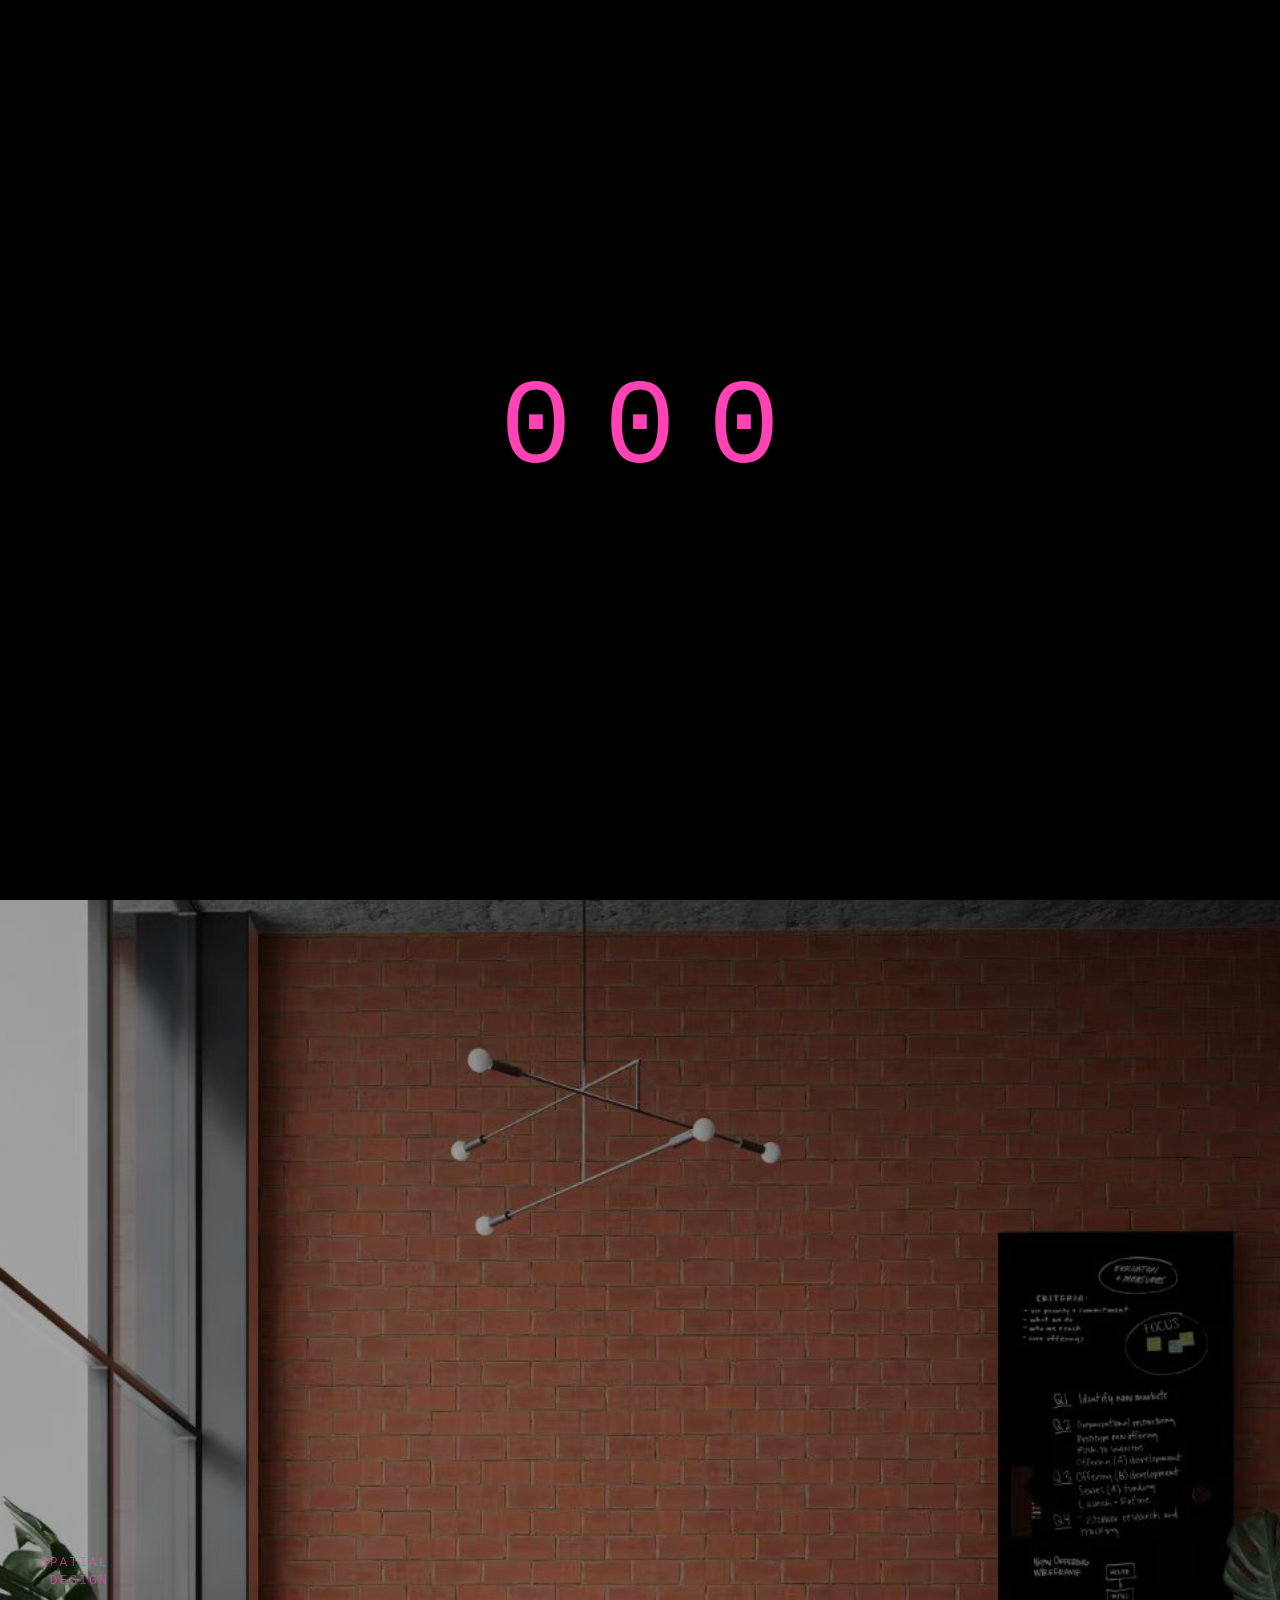
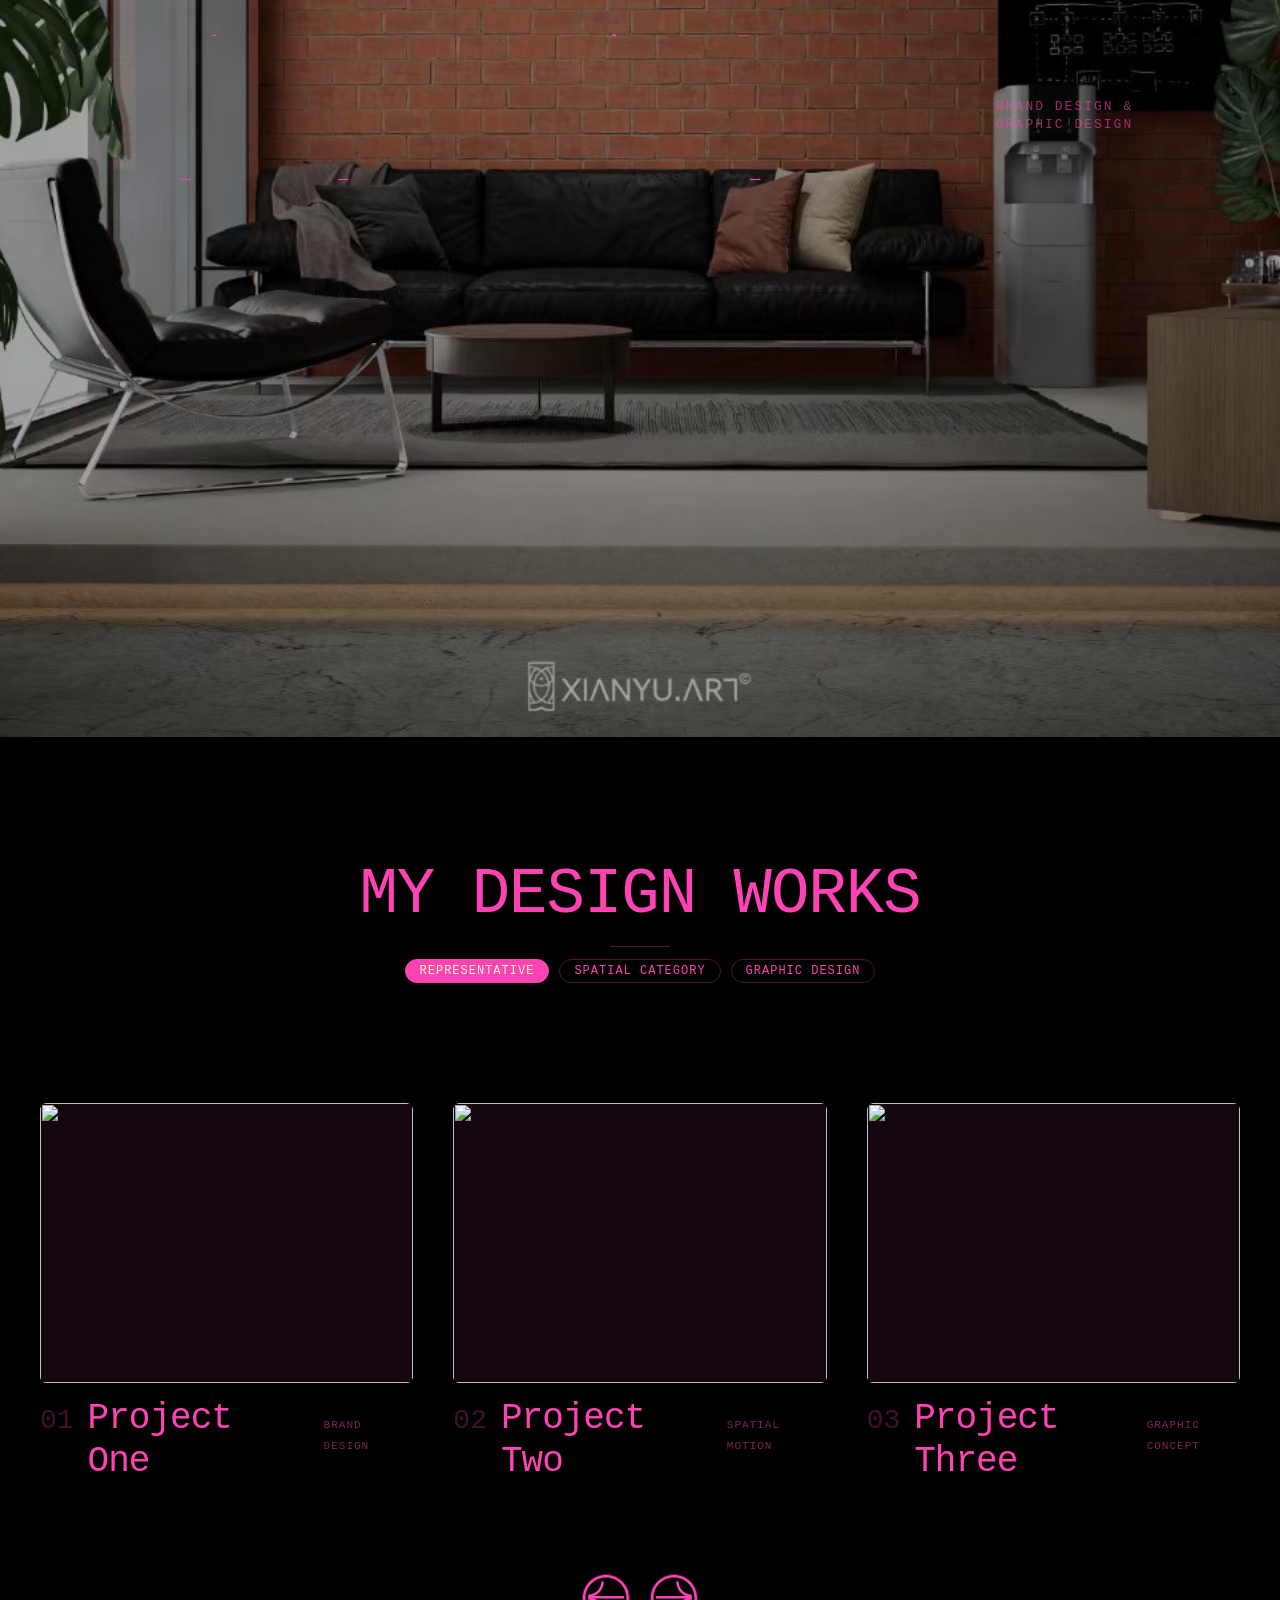
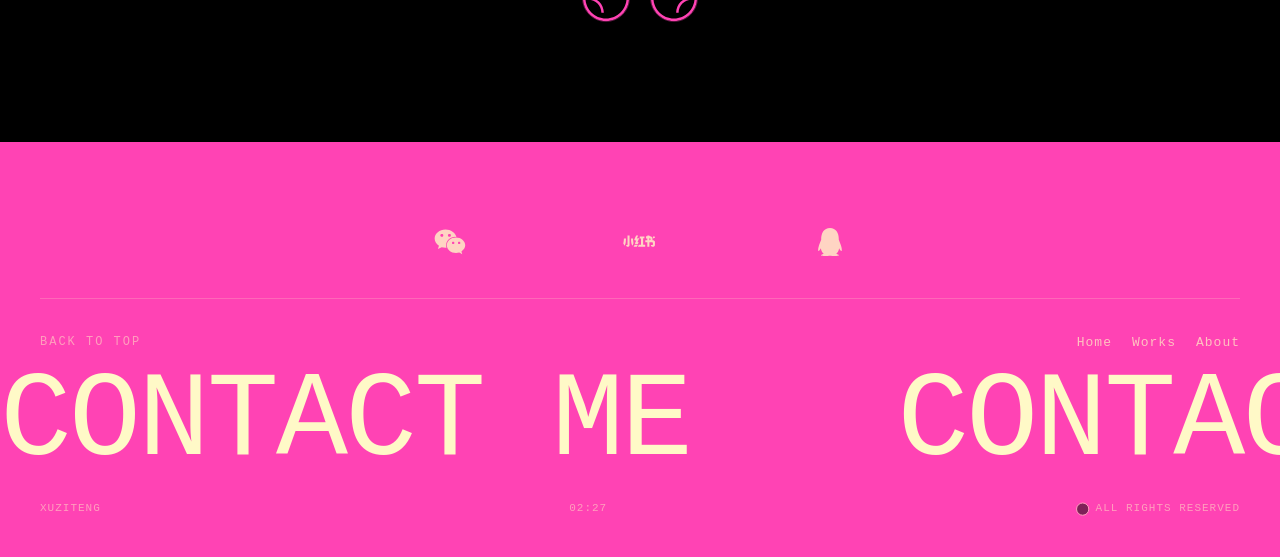
==== index.html @ 234c0e91 "fix: detail panel scrollTop reset on open + background click close + nav scroll with panel close + 5" ====
<!DOCTYPE html>
<html lang="zh-CN">
<head>
  <meta charset="UTF-8">
  <meta name="viewport" content="width=device-width, initial-scale=1.0">
  <title>XUZITENG - Designer Portfolio</title>
  <link rel="stylesheet" href="styles.css?v=6">
</head>
<body>
  <!-- GSAP CDN — placed in body so build-fanke.py includes them in code blocks -->
  <script src="https://cdnjs.cloudflare.com/ajax/libs/gsap/3.12.5/gsap.min.js"></script>
  <script src="https://cdnjs.cloudflare.com/ajax/libs/gsap/3.12.5/ScrollTrigger.min.js"></script>
  <script src="https://cdnjs.cloudflare.com/ajax/libs/gsap/3.12.5/Draggable.min.js"></script>

  <!-- Preloader -->
  <div class="preloader" id="preloader">
    <div class="preloader-overlay"></div>
    <div class="preloader-number">
      <div class="num-wrap" id="dig0"><div class="num-current">0</div><div class="num-next">1</div></div>
      <div class="num-wrap" id="dig1"><div class="num-current">0</div><div class="num-next">1</div></div>
      <div class="num-wrap" id="dig2"><div class="num-current">0</div><div class="num-next">1</div></div>
    </div>
  </div>
  <div class="page-loading-bar"><div class="bar-fill" id="bar-fill"></div></div>

  <!-- Header -->
  <header class="main-header" id="main-header">
    <div class="main-header-inner">
      <div class="location">XUZITENG</div>
      <div class="time" id="header-time"></div>
      <div class="coords">DESIGNER</div>
      <nav>
        <a class="nav-item__outer" href="#hero"><div class="nav-item">Home</div></a>
        <a class="nav-item__outer" href="#about"><div class="nav-item">About</div></a>
        <a class="nav-item__outer" href="#works"><div class="nav-item">Works</div></a>
      </nav>
    </div>
  </header>

  <!-- ═══ ① Hero ═══ -->
  <div class="homepage">
    <section class="hero" id="hero">
      <canvas class="hero-canvas" id="hero-canvas" aria-hidden="true"></canvas>
      <h1 class="hero-title">
        <span class="hero-title__prefix" data-text="I'm"></span>
        <span class="hero-title__name" data-text="XUZITENG"></span>
        <span class="hero-title__role" data-text="A Designer"></span>
        <span class="hero-title__welcome" data-text="Welcome to my personal"></span>
        <span class="hero-title__welcome" data-text="website"></span>
      </h1>
      <div class="hero-decoration" id="hero-scroll-arrow">
        <svg class="hero-icon" width="126" height="126" viewBox="0 0 56 56" fill="none" xmlns="http://www.w3.org/2000/svg">
          <path d="M53 28C53 14.1929 41.8071 3 28 3C14.1929 3 3 14.1929 3 28C3 41.8071 14.1929 53 28 53V56C12.536 56 0 43.464 0 28C0 12.536 12.536 0 28 0C43.464 0 56 12.536 56 28C56 43.464 43.464 56 28 56V53C41.8071 53 53 41.8071 53 28Z" fill="white"/>
          <path d="M49.5293 25.5879L49.5293 28.5879L6 28.5879L6 25.5879L49.5293 25.5879Z" fill="white"/>
          <path d="M33.6172 46C33.6172 37.2121 40.7414 30.0879 49.5293 30.0879V27.0879C39.0846 27.0879 30.6172 35.5553 30.6172 46H33.6172Z" fill="white"/>
          <path d="M33.6172 8C33.6172 16.7879 40.7414 23.9121 49.5293 23.9121V26.9121C39.0846 26.9121 30.6172 18.4447 30.6172 8H33.6172Z" fill="white"/>
        </svg>
      </div>
      <nav class="navbar">
        <div class="navbar-inner t-marquee">
          <div class="navbar-text hg">WELCOME TO MY WEB&nbsp;&nbsp;&nbsp;WELCOME TO MY WEB&nbsp;&nbsp;&nbsp;WELCOME TO MY WEB&nbsp;&nbsp;&nbsp;WELCOME TO MY WEB&nbsp;&nbsp;&nbsp;WELCOME TO MY WEB&nbsp;&nbsp;&nbsp;</div>
        </div>
      </nav>
    </section>
  </div>

  <!-- ═══ ② About ═══ -->
  <section class="section-home-intro" id="about">
    <div class="t-cr">
      <h2 class="heading-display">
        <div class="heading-display-inner">
          <div class="t-line">
            <div class="t-caption-wrapper"><div class="t-caption caption-1">Spatial <br>Design</div></div>
            <div class="t-line-mask"><div class="hg-1">我是徐梓腾</div></div>
          </div>
          <div class="t-line">
            <div class="t-line-mask"><div class="hg-1">以“杂食设计师”</div></div>
            <div class="t-caption-wrapper"><div class="t-caption caption-2">Brand Design &amp; Graphic Design</div></div>
          </div>
          <div class="t-line">
            <div class="t-line-mask"><div class="hg-1">的视角探索设计的无限可能</div></div>
          </div>
          <div class="t-line">
            <div class="t-line-mask"><div class="hg-1 about-en">I AM XU ZITENG, EXPLORING THE INFINITE POSSIBILITIES OF DESIGN FROM THE PERSPECTIVE OF AN &lsquo;OMNIVOROUS DESIGNER.&rsquo;</div></div>
          </div>
        </div>
      </h2>
    </div>
  </section>

  <!-- ═══ ③ Works ═══ -->
  <section class="section-featured-works" id="works">
    <div class="t-cr">
      <div class="t-box text-intro">
        <div class="hg">MY DESIGN WORKS</div>
        <div class="i-line"></div>
    
        <div class="cr-tag">
          <div class="t-tag active" data-category="set1">Representative</div>
          <div class="t-tag" data-category="set2">Spatial category</div>
          <div class="t-tag" data-category="set3">Graphic Design</div>
        </div>
      </div>
      <div class="t-box works-wrapper">
        <div class="carousel-viewport" id="works-viewport">
          <div class="carousel-track" id="works-track">
            <a class="t-card" data-detail="01" onclick="XZT.openDetail('01')"><div class="t-card-inner"><div class="t-card-media-wrapper"><picture class="t-card-featured-image-wrapper"><img class="t-card-featured-image" src="主页图片/01/1.jpg" alt=""></picture></div><div class="t-card-intro"><div class="t-card-number">01</div><h3 class="t-card-title">Project One</h3><div class="t-card-tags"><div class="t-card-term"><div class="t-card-term-name">Brand</div></div><div class="t-card-term"><div class="t-card-term-name">Design</div></div></div></div></div></a>
            <a class="t-card" data-detail="02" onclick="XZT.openDetail('02')"><div class="t-card-inner"><div class="t-card-media-wrapper"><picture class="t-card-featured-image-wrapper"><img class="t-card-featured-image" src="主页图片/02/1.jpg" alt=""></picture></div><div class="t-card-intro"><div class="t-card-number">02</div><h3 class="t-card-title">Project Two</h3><div class="t-card-tags"><div class="t-card-term"><div class="t-card-term-name">Spatial</div></div><div class="t-card-term"><div class="t-card-term-name">Motion</div></div></div></div></div></a>
            <a class="t-card" data-detail="03" onclick="XZT.openDetail('03')"><div class="t-card-inner"><div class="t-card-media-wrapper"><picture class="t-card-featured-image-wrapper"><img class="t-card-featured-image" src="主页图片/03/1.jpg" alt=""></picture></div><div class="t-card-intro"><div class="t-card-number">03</div><h3 class="t-card-title">Project Three</h3><div class="t-card-tags"><div class="t-card-term"><div class="t-card-term-name">Graphic</div></div><div class="t-card-term"><div class="t-card-term-name">Concept</div></div></div></div></div></a>
            <a class="t-card" data-detail="04" onclick="XZT.openDetail('04')"><div class="t-card-inner"><div class="t-card-media-wrapper"><picture class="t-card-featured-image-wrapper"><img class="t-card-featured-image" src="主页图片/04/1.png" alt=""></picture></div><div class="t-card-intro"><div class="t-card-number">04</div><h3 class="t-card-title">Project Four</h3><div class="t-card-tags"><div class="t-card-term"><div class="t-card-term-name">Brand</div></div><div class="t-card-term"><div class="t-card-term-name">Motion</div></div></div></div></div></a>
            <a class="t-card" data-detail="01" onclick="XZT.openDetail('01')"><div class="t-card-inner"><div class="t-card-media-wrapper"><picture class="t-card-featured-image-wrapper"><img class="t-card-featured-image" src="主页图片/01/1.jpg" alt=""></picture></div><div class="t-card-intro"><div class="t-card-number">01</div><h3 class="t-card-title">Project One</h3><div class="t-card-tags"><div class="t-card-term"><div class="t-card-term-name">Brand</div></div><div class="t-card-term"><div class="t-card-term-name">Design</div></div></div></div></div></a>
            <a class="t-card" data-detail="02" onclick="XZT.openDetail('02')"><div class="t-card-inner"><div class="t-card-media-wrapper"><picture class="t-card-featured-image-wrapper"><img class="t-card-featured-image" src="主页图片/02/1.jpg" alt=""></picture></div><div class="t-card-intro"><div class="t-card-number">02</div><h3 class="t-card-title">Project Two</h3><div class="t-card-tags"><div class="t-card-term"><div class="t-card-term-name">Spatial</div></div><div class="t-card-term"><div class="t-card-term-name">Motion</div></div></div></div></div></a>
            <a class="t-card" data-detail="03" onclick="XZT.openDetail('03')"><div class="t-card-inner"><div class="t-card-media-wrapper"><picture class="t-card-featured-image-wrapper"><img class="t-card-featured-image" src="主页图片/03/1.jpg" alt=""></picture></div><div class="t-card-intro"><div class="t-card-number">03</div><h3 class="t-card-title">Project Three</h3><div class="t-card-tags"><div class="t-card-term"><div class="t-card-term-name">Graphic</div></div><div class="t-card-term"><div class="t-card-term-name">Concept</div></div></div></div></div></a>
            <a class="t-card" data-detail="04" onclick="XZT.openDetail('04')"><div class="t-card-inner"><div class="t-card-media-wrapper"><picture class="t-card-featured-image-wrapper"><img class="t-card-featured-image" src="主页图片/04/1.png" alt=""></picture></div><div class="t-card-intro"><div class="t-card-number">04</div><h3 class="t-card-title">Project Four</h3><div class="t-card-tags"><div class="t-card-term"><div class="t-card-term-name">Brand</div></div><div class="t-card-term"><div class="t-card-term-name">Motion</div></div></div></div></div></a>
            <a class="t-card" data-detail="09" onclick="XZT.openDetail('09')"><div class="t-card-inner"><div class="t-card-media-wrapper"><picture class="t-card-featured-image-wrapper"><img class="t-card-featured-image" src="https://placehold.co/600x400/000000/FF43B4?text=09" alt=""></picture></div><div class="t-card-intro"><div class="t-card-number">09</div><h3 class="t-card-title">Project Nine</h3><div class="t-card-tags"><div class="t-card-term"><div class="t-card-term-name">Photo</div></div><div class="t-card-term"><div class="t-card-term-name">Art</div></div></div></div></div></a>
            <a class="t-card" data-detail="10" onclick="XZT.openDetail('10')"><div class="t-card-inner"><div class="t-card-media-wrapper"><picture class="t-card-featured-image-wrapper"><img class="t-card-featured-image" src="https://placehold.co/600x400/FF43B4/000000?text=10" alt=""></picture></div><div class="t-card-intro"><div class="t-card-number">10</div><h3 class="t-card-title">Project Ten</h3><div class="t-card-tags"><div class="t-card-term"><div class="t-card-term-name">Type</div></div><div class="t-card-term"><div class="t-card-term-name">Layout</div></div></div></div></div></a>
            <a class="t-card" data-detail="09" onclick="XZT.openDetail('09')"><div class="t-card-inner"><div class="t-card-media-wrapper"><picture class="t-card-featured-image-wrapper"><img class="t-card-featured-image" src="https://placehold.co/600x400/000000/FF43B4?text=09" alt=""></picture></div><div class="t-card-intro"><div class="t-card-number">09</div><h3 class="t-card-title">Project Nine</h3><div class="t-card-tags"><div class="t-card-term"><div class="t-card-term-name">Photo</div></div><div class="t-card-term"><div class="t-card-term-name">Art</div></div></div></div></div></a>
            <a class="t-card" data-detail="10" onclick="XZT.openDetail('10')"><div class="t-card-inner"><div class="t-card-media-wrapper"><picture class="t-card-featured-image-wrapper"><img class="t-card-featured-image" src="https://placehold.co/600x400/FF43B4/000000?text=10" alt=""></picture></div><div class="t-card-intro"><div class="t-card-number">10</div><h3 class="t-card-title">Project Ten</h3><div class="t-card-tags"><div class="t-card-term"><div class="t-card-term-name">Type</div></div><div class="t-card-term"><div class="t-card-term-name">Layout</div></div></div></div></div></a>
          </div>
        </div>
        <div class="carousel-controls">
          <button class="carousel-btn" id="works-prev">
            <svg width="48" height="48" viewBox="0 0 56 56" fill="none"><path d="M53 28C53 14.1929 41.8071 3 28 3C14.1929 3 3 14.1929 3 28C3 41.8071 14.1929 53 28 53V56C12.536 56 0 43.464 0 28C0 12.536 12.536 0 28 0C43.464 0 56 12.536 56 28C56 43.464 43.464 56 28 56V53C41.8071 53 53 41.8071 53 28Z" fill="currentColor"/><path d="M49.5293 25.5879L49.5293 28.5879L6 28.5879L6 25.5879L49.5293 25.5879Z" fill="currentColor"/><path d="M33.6172 46C33.6172 37.2121 40.7414 30.0879 49.5293 30.0879V27.0879C39.0846 27.0879 30.6172 35.5553 30.6172 46H33.6172Z" fill="currentColor"/><path d="M33.6172 8C33.6172 16.7879 40.7414 23.9121 49.5293 23.9121V26.9121C39.0846 26.9121 30.6172 18.4447 30.6172 8H33.6172Z" fill="currentColor"/></svg>
          </button>
          <button class="carousel-btn" id="works-next">
            <svg width="48" height="48" viewBox="0 0 56 56" fill="none"><path d="M53 28C53 14.1929 41.8071 3 28 3C14.1929 3 3 14.1929 3 28C3 41.8071 14.1929 53 28 53V56C12.536 56 0 43.464 0 28C0 12.536 12.536 0 28 0C43.464 0 56 12.536 56 28C56 43.464 43.464 56 28 56V53C41.8071 53 53 41.8071 53 28Z" fill="currentColor"/><path d="M49.5293 25.5879L49.5293 28.5879L6 28.5879L6 25.5879L49.5293 25.5879Z" fill="currentColor"/><path d="M33.6172 46C33.6172 37.2121 40.7414 30.0879 49.5293 30.0879V27.0879C39.0846 27.0879 30.6172 35.5553 30.6172 46H33.6172Z" fill="currentColor"/><path d="M33.6172 8C33.6172 16.7879 40.7414 23.9121 49.5293 23.9121V26.9121C39.0846 26.9121 30.6172 18.4447 30.6172 8H33.6172Z" fill="currentColor"/></svg>
          </button>
        </div>
      </div>
    </div>
  </section>

  <!-- ═══ 项目详情面板 ═══ -->
  <div class="project-detail-panel" id="project-detail-panel">

    <!-- ══ 项目 01 ══ -->
    <article class="project-detail" id="detail-01" data-project="01">
      <button class="detail-back" aria-label="Back to works">
        <svg width="64" height="64" viewBox="0 0 56 56" fill="none">
          <path d="M53 28C53 14.1929 41.8071 3 28 3C14.1929 3 3 14.1929 3 28C3 41.8071 14.1929 53 28 53V56C12.536 56 0 43.464 0 28C0 12.536 12.536 0 28 0C43.464 0 56 12.536 56 28C56 43.464 43.464 56 28 56V53C41.8071 53 53 41.8071 53 28Z" fill="currentColor"/>
          <path d="M49.5293 25.5879L49.5293 28.5879L6 28.5879L6 25.5879L49.5293 25.5879Z" fill="currentColor"/>
          <path d="M33.6172 46C33.6172 37.2121 40.7414 30.0879 49.5293 30.0879V27.0879C39.0846 27.0879 30.6172 35.5553 30.6172 46H33.6172Z" fill="currentColor"/>
          <path d="M33.6172 8C33.6172 16.7879 40.7414 23.9121 49.5293 23.9121V26.9121C39.0846 26.9121 30.6172 18.4447 30.6172 8H33.6172Z" fill="currentColor"/>
        </svg>
      </button>
      <h1 class="detail-title">浮——岛</h1>
      <div class="detail-text-row">
        <div class="detail-meta">
          <dl>
            <dt>Project</dt><dd>海上钻井平台酒店改造设计</dd>
            <dt>Year</dt><dd>2023</dd>
            <dt>Award</dt><dd>米兰设计周全国三等奖</dd>
            <dt>Category</dt><dd>Spatial Design</dd>
          </dl>
        </div>
        <div class="detail-en">
          <p>The project is located on a retired offshore drilling platform within the Bohai Chengbei Oilfield. The design aims to transform the original oil platform framework into a marine complex integrating residence, ecological restoration, education, and energy self-sufficiency. This initiative not only compensates for marine ecosystems but also represents a new attempt at harmonious coexistence between humans and nature. A key innovation in the residential experience is that living units can be freely raised or lowered into the seawater, allowing visitors to move freely on the sea surface. The FLOATING ISLANDS design is inspired by floating islands: the top features a forest and activity center, the middle layer houses the living units, the “roots” form the dining area, and the first floor uses mirrored glass to reflect the surroundings, creating a sense of architectural levitation.</p>
        </div>
        <div class="detail-cn">
          <p>该项目地点位于渤海埕北油田内一退役海上钻井平台。本设计旨在通过利用原有的石油平台框架结构，将其转变为一个集居住、生态恢复、教育和能源自给于一体的海上综合体。这不仅是对海洋生态的一种补偿，也是人类与自然和谐共存的一个新尝试。居住体验创新点在于居住单元可以自由升降放到海水中，旅客可以在海面上自由活动。FLOATING ISLANDS造型来源于浮空岛屿，顶部是森林和活动中心，岛的夹层是居住单元，根系是餐厅部分，第一层通过镜面玻璃包裹反射环境来营造建筑的漂浮感。</p>
        </div>
      </div>
      <div class="detail-gallery">
        <div class="gallery-stage">
          <div class="gallery-track">
            <div class="gallery-img" style="background-color:#FF43B4"></div>
          </div>
        </div>
      </div>
    </article>

    <!-- ══ 项目 02 ══ -->
    <article class="project-detail" id="detail-02" data-project="02">
      <button class="detail-back" aria-label="Back to works">
        <svg width="64" height="64" viewBox="0 0 56 56" fill="none">
          <path d="M53 28C53 14.1929 41.8071 3 28 3C14.1929 3 3 14.1929 3 28C3 41.8071 14.1929 53 28 53V56C12.536 56 0 43.464 0 28C0 12.536 12.536 0 28 0C43.464 0 56 12.536 56 28C56 43.464 43.464 56 28 56V53C41.8071 53 53 41.8071 53 28Z" fill="currentColor"/>
          <path d="M49.5293 25.5879L49.5293 28.5879L6 28.5879L6 25.5879L49.5293 25.5879Z" fill="currentColor"/>
          <path d="M33.6172 46C33.6172 37.2121 40.7414 30.0879 49.5293 30.0879V27.0879C39.0846 27.0879 30.6172 35.5553 30.6172 46H33.6172Z" fill="currentColor"/>
          <path d="M33.6172 8C33.6172 16.7879 40.7414 23.9121 49.5293 23.9121V26.9121C39.0846 26.9121 30.6172 18.4447 30.6172 8H33.6172Z" fill="currentColor"/>
        </svg>
      </button>
      <h1 class="detail-title">Project Two</h1>
      <div class="detail-text-row">
        <div class="detail-meta">
          <dl>
            <dt>Project</dt><dd>Project Two</dd>
            <dt>Year</dt><dd>2025</dd>
            <dt>Award</dt><dd>—</dd>
            <dt>Category</dt><dd>Spatial Design</dd>
          </dl>
        </div>
        <div class="detail-en">
          <p>English description for Project Two. Discuss the spatial design approach, the challenges faced, and the final solution.</p>
        </div>
        <div class="detail-cn">
          <p>项目二的中文介绍。讨论空间设计方法、面临的挑战和最终解决方案。</p>
        </div>
      </div>
      <div class="detail-gallery">
        <div class="gallery-stage">
          <div class="gallery-track">
            <div class="gallery-img"></div>
          </div>
        </div>
      </div>
    </article>

    <!-- ══ 项目 03 ══ -->
    <article class="project-detail" id="detail-03" data-project="03">
      <button class="detail-back" aria-label="Back to works">
        <svg width="64" height="64" viewBox="0 0 56 56" fill="none">
          <path d="M53 28C53 14.1929 41.8071 3 28 3C14.1929 3 3 14.1929 3 28C3 41.8071 14.1929 53 28 53V56C12.536 56 0 43.464 0 28C0 12.536 12.536 0 28 0C43.464 0 56 12.536 56 28C56 43.464 43.464 56 28 56V53C41.8071 53 53 41.8071 53 28Z" fill="currentColor"/>
          <path d="M49.5293 25.5879L49.5293 28.5879L6 28.5879L6 25.5879L49.5293 25.5879Z" fill="currentColor"/>
          <path d="M33.6172 46C33.6172 37.2121 40.7414 30.0879 49.5293 30.0879V27.0879C39.0846 27.0879 30.6172 35.5553 30.6172 46H33.6172Z" fill="currentColor"/>
          <path d="M33.6172 8C33.6172 16.7879 40.7414 23.9121 49.5293 23.9121V26.9121C39.0846 26.9121 30.6172 18.4447 30.6172 8H33.6172Z" fill="currentColor"/>
        </svg>
      </button>
      <h1 class="detail-title">Project Three</h1>
      <div class="detail-text-row">
        <div class="detail-meta">
          <dl>
            <dt>Project</dt><dd>Project Three</dd>
            <dt>Year</dt><dd>2025</dd>
            <dt>Award</dt><dd>—</dd>
            <dt>Category</dt><dd>Graphic Design</dd>
          </dl>
        </div>
        <div class="detail-en">
          <p>English description for Project Three. Detail the graphic design process, inspiration, and visual language developed for this project.</p>
        </div>
        <div class="detail-cn">
          <p>项目三的中文介绍。详细说明平面设计过程、灵感和为此项目开发的视觉语言。</p>
        </div>
      </div>
      <div class="detail-gallery">
        <div class="gallery-stage">
          <div class="gallery-track">
            <div class="gallery-img"></div>
          </div>
        </div>
      </div>
    </article>

    <!-- ══ 项目 04 ══ -->
    <article class="project-detail" id="detail-04" data-project="04">
      <button class="detail-back" aria-label="Back to works">
        <svg width="64" height="64" viewBox="0 0 56 56" fill="none">
          <path d="M53 28C53 14.1929 41.8071 3 28 3C14.1929 3 3 14.1929 3 28C3 41.8071 14.1929 53 28 53V56C12.536 56 0 43.464 0 28C0 12.536 12.536 0 28 0C43.464 0 56 12.536 56 28C56 43.464 43.464 56 28 56V53C41.8071 53 53 41.8071 53 28Z" fill="currentColor"/>
          <path d="M49.5293 25.5879L49.5293 28.5879L6 28.5879L6 25.5879L49.5293 25.5879Z" fill="currentColor"/>
          <path d="M33.6172 46C33.6172 37.2121 40.7414 30.0879 49.5293 30.0879V27.0879C39.0846 27.0879 30.6172 35.5553 30.6172 46H33.6172Z" fill="currentColor"/>
          <path d="M33.6172 8C33.6172 16.7879 40.7414 23.9121 49.5293 23.9121V26.9121C39.0846 26.9121 30.6172 18.4447 30.6172 8H33.6172Z" fill="currentColor"/>
        </svg>
      </button>
      <h1 class="detail-title">Project Four</h1>
      <div class="detail-text-row">
        <div class="detail-meta">
          <dl>
            <dt>Project</dt><dd>Project Four</dd>
            <dt>Year</dt><dd>2025</dd>
            <dt>Award</dt><dd>—</dd>
            <dt>Category</dt><dd>Brand Design</dd>
          </dl>
        </div>
        <div class="detail-en">
          <p>English description for Project Four. Outline the branding strategy, identity system, and deliverables created.</p>
        </div>
        <div class="detail-cn">
          <p>项目四的中文介绍。概述品牌策略、识别系统和创建的可交付成果。</p>
        </div>
      </div>
      <div class="detail-gallery">
        <div class="gallery-stage">
          <div class="gallery-track">
            <div class="gallery-img"></div>
          </div>
        </div>
      </div>
    </article>

    <!-- ══ 项目 05 ══ -->
    <article class="project-detail" id="detail-05" data-project="05">
      <button class="detail-back" aria-label="Back to works">
        <svg width="64" height="64" viewBox="0 0 56 56" fill="none">
          <path d="M53 28C53 14.1929 41.8071 3 28 3C14.1929 3 3 14.1929 3 28C3 41.8071 14.1929 53 28 53V56C12.536 56 0 43.464 0 28C0 12.536 12.536 0 28 0C43.464 0 56 12.536 56 28C56 43.464 43.464 56 28 56V53C41.8071 53 53 41.8071 53 28Z" fill="currentColor"/>
          <path d="M49.5293 25.5879L49.5293 28.5879L6 28.5879L6 25.5879L49.5293 25.5879Z" fill="currentColor"/>
          <path d="M33.6172 46C33.6172 37.2121 40.7414 30.0879 49.5293 30.0879V27.0879C39.0846 27.0879 30.6172 35.5553 30.6172 46H33.6172Z" fill="currentColor"/>
          <path d="M33.6172 8C33.6172 16.7879 40.7414 23.9121 49.5293 23.9121V26.9121C39.0846 26.9121 30.6172 18.4447 30.6172 8H33.6172Z" fill="currentColor"/>
        </svg>
      </button>
      <h1 class="detail-title">Project Five</h1>
      <div class="detail-text-row">
        <div class="detail-meta">
          <dl>
            <dt>Project</dt><dd>Project Five</dd>
            <dt>Year</dt><dd>2025</dd>
            <dt>Award</dt><dd>—</dd>
            <dt>Category</dt><dd>UI Design</dd>
          </dl>
        </div>
        <div class="detail-en">
          <p>English description for Project Five. Describe the interface design process, user research insights, and final product.</p>
        </div>
        <div class="detail-cn">
          <p>项目五的中文介绍。描述界面设计过程、用户研究洞察和最终产品。</p>
        </div>
      </div>
      <div class="detail-gallery">
        <div class="gallery-stage">
          <div class="gallery-track">
            <div class="gallery-img"></div>
          </div>
        </div>
      </div>
    </article>

    <!-- ══ 项目 06 ══ -->
    <article class="project-detail" id="detail-06" data-project="06">
      <button class="detail-back" aria-label="Back to works">
        <svg width="64" height="64" viewBox="0 0 56 56" fill="none">
          <path d="M53 28C53 14.1929 41.8071 3 28 3C14.1929 3 3 14.1929 3 28C3 41.8071 14.1929 53 28 53V56C12.536 56 0 43.464 0 28C0 12.536 12.536 0 28 0C43.464 0 56 12.536 56 28C56 43.464 43.464 56 28 56V53C41.8071 53 53 41.8071 53 28Z" fill="currentColor"/>
          <path d="M49.5293 25.5879L49.5293 28.5879L6 28.5879L6 25.5879L49.5293 25.5879Z" fill="currentColor"/>
          <path d="M33.6172 46C33.6172 37.2121 40.7414 30.0879 49.5293 30.0879V27.0879C39.0846 27.0879 30.6172 35.5553 30.6172 46H33.6172Z" fill="currentColor"/>
          <path d="M33.6172 8C33.6172 16.7879 40.7414 23.9121 49.5293 23.9121V26.9121C39.0846 26.9121 30.6172 18.4447 30.6172 8H33.6172Z" fill="currentColor"/>
        </svg>
      </button>
      <h1 class="detail-title">Project Six</h1>
      <div class="detail-text-row">
        <div class="detail-meta">
          <dl>
            <dt>Project</dt><dd>Project Six</dd>
            <dt>Year</dt><dd>2025</dd>
            <dt>Award</dt><dd>—</dd>
            <dt>Category</dt><dd>Motion Design</dd>
          </dl>
        </div>
        <div class="detail-en">
          <p>English description for Project Six. Cover the motion design principles, animation techniques, and 3D workflows used.</p>
        </div>
        <div class="detail-cn">
          <p>项目六的中文介绍。涵盖动态设计原则、动画技术和使用的3D工作流程。</p>
        </div>
      </div>
      <div class="detail-gallery">
        <div class="gallery-stage">
          <div class="gallery-track">
            <div class="gallery-img"></div>
          </div>
        </div>
      </div>
    </article>

    <!-- ══ 项目 07 ══ -->
    <article class="project-detail" id="detail-07" data-project="07">
      <button class="detail-back" aria-label="Back to works">
        <svg width="64" height="64" viewBox="0 0 56 56" fill="none">
          <path d="M53 28C53 14.1929 41.8071 3 28 3C14.1929 3 3 14.1929 3 28C3 41.8071 14.1929 53 28 53V56C12.536 56 0 43.464 0 28C0 12.536 12.536 0 28 0C43.464 0 56 12.536 56 28C56 43.464 43.464 56 28 56V53C41.8071 53 53 41.8071 53 28Z" fill="currentColor"/>
          <path d="M49.5293 25.5879L49.5293 28.5879L6 28.5879L6 25.5879L49.5293 25.5879Z" fill="currentColor"/>
          <path d="M33.6172 46C33.6172 37.2121 40.7414 30.0879 49.5293 30.0879V27.0879C39.0846 27.0879 30.6172 35.5553 30.6172 46H33.6172Z" fill="currentColor"/>
          <path d="M33.6172 8C33.6172 16.7879 40.7414 23.9121 49.5293 23.9121V26.9121C39.0846 26.9121 30.6172 18.4447 30.6172 8H33.6172Z" fill="currentColor"/>
        </svg>
      </button>
      <h1 class="detail-title">Project Seven</h1>
      <div class="detail-text-row">
        <div class="detail-meta">
          <dl>
            <dt>Project</dt><dd>Project Seven</dd>
            <dt>Year</dt><dd>2025</dd>
            <dt>Award</dt><dd>—</dd>
            <dt>Category</dt><dd>Editorial Design</dd>
          </dl>
        </div>
        <div class="detail-en">
          <p>English description for Project Seven. Detail the editorial concept, typography choices, and print production process.</p>
        </div>
        <div class="detail-cn">
          <p>项目七的中文介绍。详细说明编辑概念、字体选择和印刷制作过程。</p>
        </div>
      </div>
      <div class="detail-gallery">
        <div class="gallery-stage">
          <div class="gallery-track">
            <div class="gallery-img"></div>
          </div>
        </div>
      </div>
    </article>

    <!-- ══ 项目 08 ══ -->
    <article class="project-detail" id="detail-08" data-project="08">
      <button class="detail-back" aria-label="Back to works">
        <svg width="64" height="64" viewBox="0 0 56 56" fill="none">
          <path d="M53 28C53 14.1929 41.8071 3 28 3C14.1929 3 3 14.1929 3 28C3 41.8071 14.1929 53 28 53V56C12.536 56 0 43.464 0 28C0 12.536 12.536 0 28 0C43.464 0 56 12.536 56 28C56 43.464 43.464 56 28 56V53C41.8071 53 53 41.8071 53 28Z" fill="currentColor"/>
          <path d="M49.5293 25.5879L49.5293 28.5879L6 28.5879L6 25.5879L49.5293 25.5879Z" fill="currentColor"/>
          <path d="M33.6172 46C33.6172 37.2121 40.7414 30.0879 49.5293 30.0879V27.0879C39.0846 27.0879 30.6172 35.5553 30.6172 46H33.6172Z" fill="currentColor"/>
          <path d="M33.6172 8C33.6172 16.7879 40.7414 23.9121 49.5293 23.9121V26.9121C39.0846 26.9121 30.6172 18.4447 30.6172 8H33.6172Z" fill="currentColor"/>
        </svg>
      </button>
      <h1 class="detail-title">Project Eight</h1>
      <div class="detail-text-row">
        <div class="detail-meta">
          <dl>
            <dt>Project</dt><dd>Project Eight</dd>
            <dt>Year</dt><dd>2025</dd>
            <dt>Award</dt><dd>—</dd>
            <dt>Category</dt><dd>Web Development</dd>
          </dl>
        </div>
        <div class="detail-en">
          <p>English description for Project Eight. Outline the web development approach, technical stack, and interactive features built.</p>
        </div>
        <div class="detail-cn">
          <p>项目八的中文介绍。概述网页开发方法、技术栈和构建的交互功能。</p>
        </div>
      </div>
      <div class="detail-gallery">
        <div class="gallery-stage">
          <div class="gallery-track">
            <div class="gallery-img"></div>
          </div>
        </div>
      </div>
    </article>

    <!-- ══ 项目 09 ══ -->
    <article class="project-detail" id="detail-09" data-project="09">
      <button class="detail-back" aria-label="Back to works">
        <svg width="64" height="64" viewBox="0 0 56 56" fill="none">
          <path d="M53 28C53 14.1929 41.8071 3 28 3C14.1929 3 3 14.1929 3 28C3 41.8071 14.1929 53 28 53V56C12.536 56 0 43.464 0 28C0 12.536 12.536 0 28 0C43.464 0 56 12.536 56 28C56 43.464 43.464 56 28 56V53C41.8071 53 53 41.8071 53 28Z" fill="currentColor"/>
          <path d="M49.5293 25.5879L49.5293 28.5879L6 28.5879L6 25.5879L49.5293 25.5879Z" fill="currentColor"/>
          <path d="M33.6172 46C33.6172 37.2121 40.7414 30.0879 49.5293 30.0879V27.0879C39.0846 27.0879 30.6172 35.5553 30.6172 46H33.6172Z" fill="currentColor"/>
          <path d="M33.6172 8C33.6172 16.7879 40.7414 23.9121 49.5293 23.9121V26.9121C39.0846 26.9121 30.6172 18.4447 30.6172 8H33.6172Z" fill="currentColor"/>
        </svg>
      </button>
      <h1 class="detail-title">Project Nine</h1>
      <div class="detail-text-row">
        <div class="detail-meta">
          <dl>
            <dt>Project</dt><dd>Project Nine</dd>
            <dt>Year</dt><dd>2025</dd>
            <dt>Award</dt><dd>—</dd>
            <dt>Category</dt><dd>Photo Art</dd>
          </dl>
        </div>
        <div class="detail-en">
          <p>English description for Project Nine. Describe the concept, creative direction, and final output.</p>
        </div>
        <div class="detail-cn">
          <p>项目九的中文介绍。描述创作概念、创意方向和最终成果。</p>
        </div>
      </div>
      <div class="detail-gallery">
        <div class="gallery-stage">
          <div class="gallery-track">
            <div class="gallery-img"></div>
          </div>
        </div>
      </div>
    </article>

    <!-- ══ 项目 10 ══ -->
    <article class="project-detail" id="detail-10" data-project="10">
      <button class="detail-back" aria-label="Back to works">
        <svg width="64" height="64" viewBox="0 0 56 56" fill="none">
          <path d="M53 28C53 14.1929 41.8071 3 28 3C14.1929 3 3 14.1929 3 28C3 41.8071 14.1929 53 28 53V56C12.536 56 0 43.464 0 28C0 12.536 12.536 0 28 0C43.464 0 56 12.536 56 28C56 43.464 43.464 56 28 56V53C41.8071 53 53 41.8071 53 28Z" fill="currentColor"/>
          <path d="M49.5293 25.5879L49.5293 28.5879L6 28.5879L6 25.5879L49.5293 25.5879Z" fill="currentColor"/>
          <path d="M33.6172 46C33.6172 37.2121 40.7414 30.0879 49.5293 30.0879V27.0879C39.0846 27.0879 30.6172 35.5553 30.6172 46H33.6172Z" fill="currentColor"/>
          <path d="M33.6172 8C33.6172 16.7879 40.7414 23.9121 49.5293 23.9121V26.9121C39.0846 26.9121 30.6172 18.4447 30.6172 8H33.6172Z" fill="currentColor"/>
        </svg>
      </button>
      <h1 class="detail-title">Project Ten</h1>
      <div class="detail-text-row">
        <div class="detail-meta">
          <dl>
            <dt>Project</dt><dd>Project Ten</dd>
            <dt>Year</dt><dd>2025</dd>
            <dt>Award</dt><dd>—</dd>
            <dt>Category</dt><dd>Type Layout</dd>
          </dl>
        </div>
        <div class="detail-en">
          <p>English description for Project Ten. Outline the typographic approach, layout system, and deliverables.</p>
        </div>
        <div class="detail-cn">
          <p>项目十的中文介绍。概述字体设计方法、排版系统和交付成果。</p>
        </div>
      </div>
      <div class="detail-gallery">
        <div class="gallery-stage">
          <div class="gallery-track">
            <div class="gallery-img"></div>
          </div>
        </div>
      </div>
    </article>

  </div>

  <!-- ═══ ⑤ Footer ═══ -->
  <footer class="main-footer-new">
    <div class="t-cr">
      <div class="t-box social-icons">
        <button class="social-icon-btn" data-platform="wechat" aria-label="微信">
          <svg viewBox="0 0 1024 1024" xmlns="http://www.w3.org/2000/svg"><path d="M664.25 368.54c10.02 0 19.9 0.73 29.68 1.8-26.65-122.81-159.36-214.08-310.83-214.08-169.35 0-308.09 114.23-308.09 259.27 0 83.71 46.17 152.46 123.28 205.79l-30.8 91.73 107.68-53.46c38.56 7.54 69.46 15.31 107.93 15.31 9.66 0 19.23-0.47 28.75-1.23-6.02-20.36-9.52-41.72-9.52-63.86 0-131.83 115.58-243.91 261.92-243.91zM498.63 285.87c23.2 0 38.56 15.12 38.56 38.06 0 22.85-15.36 38.16-38.56 38.16-23.1 0-46.26-15.31-46.26-38.16 0-22.94 23.16-38.06 46.26-38.06zM283.02 362.09c-23.11 0-46.4-15.31-46.4-38.16 0-22.94 23.29-38.06 46.4-38.06 23.08 0 38.46 15.12 38.46 38.06 0 22.85-15.38 38.16-38.46 38.16zM945.45 606.15c0-121.89-123.26-221.24-261.69-221.24-146.57 0-262.01 99.35-262.01 221.24s115.44 221.2 262.01 221.2c30.67 0 61.62-7.61 92.43-15.26l84.51 45.79-23.18-76.17C899.38 735.78 945.45 674.9 945.45 606.15zM598.8 567.99c-15.33 0-30.8-15.1-30.8-30.5s15.47-30.48 30.8-30.48c23.3 0 38.56 15.29 38.56 30.48 0 15.4-15.26 30.5-38.56 30.5zM768.25 567.99c-15.21 0-30.6-15.1-30.6-30.5s15.39-30.48 30.6-30.48c23.1 0 38.56 15.29 38.56 30.48 0 15.4-15.46 30.5-38.56 30.5z" fill="currentColor"/></svg>
        </button>
        <a class="social-icon-btn" href="https://www.xiaohongshu.com/user/profile/5eae17a200000000010056ae" target="_blank" rel="noopener" data-platform="xiaohongshu" aria-label="小红书">
          <svg viewBox="0 0 1700 1024" xmlns="http://www.w3.org/2000/svg"><path d="M1556.58 666.85c-29.08 60.29-60.08 76.86-124.33 66.7-41.26-6.52-63.82-30.68-69.91-78.89 24.9 0 49.5-0.64 73.98 0.21 16.46 0.64 23.94-4.92 23.3-22.23-0.96-25.02 0.22-50.25-0.64-75.26-0.75-20.95-12.18-34.64-33.56-35.07-42.98-0.96-85.95-0.32-133.1-0.32v212.84h-95.67V523.38h-96.53v-98.35h93.86v-83.49h-62.33v-96.1c20.53-0.96 40.2-2.03 63.29-3.1V208.99h96.42c-3.74 26.83 6.74 35.49 34.64 35.92 74.08 1.18 113.1 42.87 114.49 117.27 0.43 20.42 0.11 40.84 0.11 63.29 59.86-2.78 96.74 21.91 115.99 72.69v168.69zM1292 336.95c0 29.4-1.18 51.31 0.75 72.9 0.53 5.56 10.79 14.44 16.57 14.44 11.65 0.1 33.03-3.74 33.46-7.91 2.46-22.35 3.42-46.4-3.21-67.35-2.24-7.27-27.47-7.38-47.57-12.08zM357.37 208.88c-0.21 146.35-0.1 292.8-0.86 439.15-0.32 62.64-39.55 96.1-98.67 86.27-38.7-6.41-59.65-32.6-61.15-78.79h64.25V208.99h96.42zM767.12 208.88c-23.63 47.14-50.03 93.11-66.81 137.9 39.34-2.24 74.62-4.27 116.74-6.73-22.24 44.9-42.02 84.67-61.79 124.54-2.67 5.34-5.24 10.9-7.91 16.25-20.74 41.58-20.63 41.69 25.33 42.97 4.81 0.11 9.52 0.75 18.28 1.5-12.93 25.33-24.26 48.42-36.45 71.09-2.03 3.74-7.48 8.02-11.33 8.02-34-0.11-68.31 1.07-102.09-2.67-24.48-2.78-33.78-21.28-24.27-44.58 11.65-28.76 25.44-56.66 38.27-84.88 4.38-9.73 8.77-19.46 15.29-33.89-18.92 0-32.6 0.43-46.29-0.1-40.62-1.39-54.09-19.46-37.42-56.34 26.41-58.37 55.91-115.46 84.03-173.08h96.42zM62.11 576.4c6.09-33.78 13.79-67.45 17.85-101.45 5.13-42.76 7.16-85.84 10.69-130.74h101.45c-17.21 115.99 3.42 238.82-72.59 345.5C99.2 654.02 80.6 621.2 62 588.38c0.1-3.85 0.1-7.91 0.1-11.97zM1556.58 305.17c-21.7 37.74-56.01 38.7-92.79 32.93-11.01-47.89-3.1-79.32 22.45-90.97 23.84-10.9 45.65-2.25 70.34 28v30.04zM998.67 639.48c26.4 0 51.2 0.53 76-0.21 15.61-0.43 20.42 5.98 21.38 21.27 4.81 76.11 5.24 76.11-71.73 76.11H752.37c16.89-33.35 30.57-62.64 46.71-90.44 3-5.24 16.04-6.2 24.48-6.41 23.95-0.86 48-0.32 74.3-0.32V341.33h-61.47v-94.6h223.1v93.1h-60.85v299.65zM425.89 343.36h95.04c4.6 58.69 2.56 117.81 15.29 173.61 14.96 65.32-8.88 115.88-39.77 167.41-46.18-40.41-71.3-161.42-70.56-341.02zM597.04 638.3h153.94c-17.21 33.67-30.79 61.15-45.65 87.98-2.78 4.92-10.9 9.62-16.68 9.73-44.89 0.75-89.79 0.43-141.32 0.43 19.56-38.8 35.6-70.34 49.71-98.14z" fill="currentColor"/></svg>
        </a>
        <button class="social-icon-btn" data-platform="qq" aria-label="QQ">
          <svg viewBox="0 0 1024 1024" xmlns="http://www.w3.org/2000/svg"><path d="M824.8 613.2c-16-51.4-34.4-94.6-62.7-165.3C766.5 262.2 689.3 112 511.5 112 331.7 112 256.2 265.2 261 447.9c-28.4 70.8-46.7 113.7-62.7 165.3-34 109.5-23 154.8-14.6 155.8 18 2.2 70.1-82.4 70.1-82.4 0 49 25.2 112.9 79.8 159-26.4 8.1-85.7 29.9-71.6 53.8 11.4 19.3 196.2 12.3 249.5 6.3 53.3 6 238.1 13 249.5-6.3 14.1-23.8-45.3-45.7-71.6-53.8 54.6-46.2 79.8-110.1 79.8-159 0 0 52.1 84.6 70.1 82.4 8.5-1.1 19.5-46.4-14.5-155.8z" fill="currentColor"/></svg>
        </button>
        <div class="qr-bubble" id="qr-bubble">
          <img id="qr-bubble-img" src="" alt="二维码">
        </div>
      </div>
      <div class="i-line"></div>
      <div class="t-box navigations">
        <div class="to-top" id="back-to-top">BACK TO TOP</div>
        <nav class="nav-container">
          <a class="nav-item" href="#hero">Home</a><a class="nav-item" href="#works">Works</a><a class="nav-item" href="#about">About</a>
        </nav>
      </div>
    </div>
    <div class="t-marquee"><div class="t-marquee-item-inner">CONTACT ME&nbsp;&nbsp;&nbsp;CONTACT ME&nbsp;&nbsp;&nbsp;CONTACT ME&nbsp;&nbsp;&nbsp;</div></div>
    <div class="t-cr">
      <div class="t-box footer-metadata">
        <div class="t-location">XUZITENG</div>
        <div class="t-time" id="footer-time"></div>
        <div class="copyright"><svg width="14" height="17" viewBox="0 0 14 17"><circle cx="6.66" cy="9.1" r="6.12" stroke="currentColor"/></svg> ALL RIGHTS RESERVED</div>
      </div>
    </div>
  </footer>
  <script src="main.js?v=25"></script>
</body>
</html>
---- styles.css ----
/* ===== Font Face ===== */
@font-face {
  font-family: 'Desolator';
  src: local('Desolator'), local('Desolator-Regular');
  font-weight: 400;
  font-style: normal;
  font-display: swap;
}

/* ===== Variables ===== */
:root {
  --color-pink: #FF43B4;
  --color-yellow: #FFF9C7;
  --color-black: #000000;
  --color-white: #ffffff;
  --color-gray: #d9d9d9;
  --font-primary: 'Desolator', 'Courier New', 'Noto Sans SC', monospace, sans-serif;
  --max-width: 1152px;
}

/* ===== Reset ===== */
*,
*::before,
*::after {
  margin: 0;
  padding: 0;
  box-sizing: border-box;
}

html {
  scroll-behavior: smooth;
}

body {
  font-family: var(--font-primary);
  background: var(--color-pink);
  color: var(--color-white);
  line-height: 1.2;
  -webkit-font-smoothing: antialiased;
  -moz-osx-font-smoothing: grayscale;
}

img {
  display: block;
  max-width: 100%;
}

a {
  color: inherit;
  text-decoration: none;
}

ul {
  list-style: none;
}

/* ===== Homepage ===== */
.homepage {
  display: flex;
  flex-direction: column;
}

/* ===== Main Section ===== */
.main-section {
  max-width: var(--max-width);
  margin: 0 auto;
  position: relative;
  overflow: hidden;
}

/* ===== Hero ===== */
.hero {
  width: 100%;
  height: 100vh;
  background: var(--color-pink);
  background-image: url('主页图片/hero-bg.jpg');
  background-size: cover;
  background-position: center;
  display: flex;
  flex-direction: column;
  align-items: center;
  overflow: hidden;
  position: relative;
}

/* ===== Hero Canvas (eraser overlay) ===== */
.hero-canvas {
  position: absolute;
  inset: 0;
  width: 100%;
  height: 100%;
  z-index: 1;
  pointer-events: none;
}

.hero-decoration {
  position: relative;
  z-index: 2;
  width: 126px;
  height: 126px;
  margin: 20px auto 0;
  cursor: pointer;
  transition: transform 0.3s ease;
}

.hero-decoration:hover {
  transform: translateY(13px);
}

.hero-decoration:hover .hero-icon {
  opacity: 0.8;
  transform: rotate(90deg);
}

.hero-icon {
  display: block;
  transition: opacity 0.3s ease, transform 0.4s ease;
}

.hero-title {
  position: relative;
  z-index: 2;
  display: flex;
  flex-direction: column;
  align-items: center;
  gap: 6px;
  padding-top: 40px;
}

.hero-title > span::after {
  content: '';
  display: inline-block;
  width: 3px;
  height: 1em;
  background: var(--color-white);
  margin-left: 2px;
  vertical-align: text-bottom;
  opacity: 0;
}

.hero-title > span.typed::after {
  opacity: 1;
  animation: cursor-blink 0.8s steps(1) infinite;
}

.hero-title > span.done::after {
  animation: none;
  opacity: 0;
}

@keyframes cursor-blink {
  0%, 100% { opacity: 1; }
  50% { opacity: 0; }
}

.hero-title__prefix {
  font-size: 144px;
  font-weight: 400;
  line-height: 0.88;
}

.hero-title__name {
  font-size: 180px;
  font-weight: 400;
  line-height: 0.88;
  margin-top: -5px;
  white-space: nowrap;
}

.hero-title__role {
  font-size: 72px;
  font-weight: 400;
  line-height: 0.46;
  margin-top: -5px;
}

.hero-title__welcome {
  font-size: 72px;
  font-weight: 400;
  line-height: 0.88;
  margin-top: 0px;
}

.hero-title__welcome + .hero-title__welcome {
  margin-top: 0;
}

/* ===== Navbar ===== */
:root {
  --navbar-height: 120px;
}

.navbar {
  position: relative;
  z-index: 2;
  width: 100%;
  height: var(--navbar-height);
  margin-top: auto;
  background: var(--color-yellow);
  display: flex;
  align-items: center;
  overflow: hidden;
}

.navbar-inner {
  white-space: nowrap;
  overflow: hidden;
}

.navbar:hover .navbar-inner .navbar-text {
  animation-duration: 40s;
}

.navbar-text {
  color: var(--color-pink);
  font-size: var(--navbar-height);
  font-weight: 400;
  letter-spacing: 2px;
  display: inline-block;
  line-height: 1;
  font-family: var(--font-primary);
  animation: marquee-scroll 18s linear infinite;
  transition: animation-duration 0.3s ease;
}

/* ===== Main Content ② ===== */
.main-content {
  width: 100%;
  background: var(--color-pink);
}

/* ===== Card Gallery Module ===== */
.gallery-container {
  width: 100%;
  height: 4000px;
  position: relative;
  background: var(--color-pink);
}

.gallery {
  position: sticky;
  width: 100%;
  height: 100vh;
  overflow: hidden;
  top: 0;
  left: 0;
}

.cards {
  position: absolute;
  width: 14rem;
  height: 18rem;
  top: 40%;
  left: 50%;
  transform: translate(-50%, -50%);
  margin: 0;
  padding: 0;
}

.cards li {
  list-style: none;
  padding: 0;
  margin: 0;
  width: 14rem;
  aspect-ratio: 9/16;
  text-align: center;
  line-height: 18rem;
  font-size: 2rem;
  position: absolute;
  background-size: contain;
  background-repeat: no-repeat;
  top: 0;
  left: 0;
  border-radius: 0.8rem;
  cursor: pointer;
}

.actions {
  position: absolute;
  bottom: 25px;
  left: 50%;
  transform: translateX(-50%);
  display: flex;
  align-items: center;
  justify-content: center;
  gap: 1rem;
}

.actions button {
  background: none;
  border: 1px solid rgba(255,255,255,0.5);
  color: #fff;
  padding: 8px 20px;
  border-radius: 4px;
  cursor: pointer;
  font-family: var(--font-primary);
}

.actions button:hover {
  background: rgba(255,255,255,0.15);
}

.drag-proxy {
  visibility: hidden;
  position: absolute;
}

/* ===== Footer ③ ===== */
.footer {
  width: 100%;
  background: var(--color-yellow);
  padding: 20px 0;
}

.footer-inner {
  max-width: var(--max-width);
  margin: 0 auto;
  display: flex;
  align-items: center;
  justify-content: space-between;
  padding: 0 40px;
  flex-wrap: wrap;
  gap: 12px;
}

.footer-socials {
  display: flex;
  align-items: center;
  gap: 12px;
}

.social-icon {
  display: flex;
  align-items: center;
  opacity: 0.8;
  transition: opacity 0.2s;
}

.social-icon:hover { opacity: 1; }

.social-dot {
  width: 4px;
  height: 4px;
  background: var(--color-black);
  border-radius: 50%;
}

.footer-links {
  display: flex;
  gap: 20px;
  color: var(--color-black);
  font-size: 15px;
}

/* ===== Responsive ===== */
@media (max-width: 900px) {
  .hero {
    min-height: auto;
    padding-bottom: 40px;
  }
  .hero-decoration {
    margin-top: 90px;
  }
}

@media (max-width: 600px) {
  .hero-title__name {
    font-size: 108px;
  }
  .hero-title__prefix {
    font-size: 84px;
  }
  .hero-title__role,
  .hero-title__welcome {
    font-size: 48px;
  }
  .navbar {
    height: 60px;
  }
  .navbar-text {
    font-size: 48px !important;
  }
}

/* ===== Preloader ===== */
.preloader {
  position: fixed;
  inset: 0;
  z-index: 9999;
  display: flex;
  align-items: center;
  justify-content: center;
  pointer-events: none;
}
.preloader-overlay {
  position: absolute;
  inset: 0;
  background: var(--color-black);
}
.preloader-number {
  display: flex;
  gap: 4px;
  position: relative;
  z-index: 1;
  font-size: clamp(60px, 10vw, 120px);
  font-weight: 400;
  font-family: var(--font-primary);
  color: var(--color-pink);
}
.num-wrap {
  width: clamp(50px, 8vw, 100px);
  height: clamp(80px, 13vw, 160px);
  overflow: hidden;
  text-align: center;
  position: relative;
  line-height: 1;
}
.num-current {
  position: absolute;
  top: 0;
  left: 0;
  width: 100%;
  height: 100%;
  transition: transform 0.6s cubic-bezier(.22, 1, .36, 1);
}
.num-next {
  position: absolute;
  top: 100%;
  left: 0;
  width: 100%;
  height: 100%;
}

/* ===== Page Loading Bar ===== */
.page-loading-bar {
  position: fixed;
  top: 0;
  left: 0;
  width: 100%;
  height: 2px;
  z-index: 10000;
  pointer-events: none;
  background: transparent;
}
.bar-fill {
  height: 100%;
  background: var(--color-pink);
  width: 0;
  transition: width 0.3s ease;
}

/* ===== Header ===== */
.main-header {
  position: fixed;
  top: 0;
  left: 0;
  width: 100%;
  z-index: 10000;
  padding: 20px 40px;
  background: var(--color-pink);
  color: var(--color-white);
  opacity: 0;
  pointer-events: none;
}
.main-header-inner {
  display: flex;
  justify-content: space-between;
  align-items: center;
  font-size: 13px;
  letter-spacing: 1px;
  text-transform: uppercase;
  font-family: var(--font-primary);
}
.main-header-inner .location,
.main-header-inner .coords {
  opacity: .6;
  font-weight: 400;
}
.main-header-inner .time {
  font-weight: 400;
  font-variant-numeric: tabular-nums;
}
.main-header-inner nav {
  display: flex;
  gap: 24px;
}
.nav-item__outer .nav-item {
  font-weight: 400;
  letter-spacing: 1px;
  transition: opacity .3s;
}
.nav-item__outer:hover .nav-item {
  opacity: .5;
}

/* ===== Section Home Intro (About) ===== */
.section-home-intro {
  width: 100%;
  min-height: 100vh;
  display: flex;
  align-items: flex-end;
  justify-content: flex-start;
  background: linear-gradient(rgba(0,0,0,0.35), rgba(0,0,0,0.35)), url('主页图片/about-bg-new.jpg') center/cover no-repeat;
  background-position: center, 50% 20%;
  color: var(--color-white);
  overflow: hidden;
  padding: 500px 40px 5px;
}
.section-home-intro .t-cr {
  max-width: 1200px;
  width: 100%;
}
.heading-display {
  width: 100%;
  margin-top: 100px;
}
.heading-display-inner {
  display: flex;
  flex-direction: column;
  gap: 0;
}
.t-line {
  display: flex;
  align-items: center;
  gap: 0;
  padding: 8px 0;
  position: relative;
}
.t-line-mask {
  overflow: hidden;
  display: block;
  will-change: transform;
  margin-left: 50px;
}
.t-line-mask .hg-1 {
  font-size: clamp(64px, 10vw, 140px);
  font-weight: 400;
  line-height: 1;
  letter-spacing: -2px;
  transform: translateY(105%);
  transition: transform 0.9s cubic-bezier(.22, 1, .36, 1);
  font-family: var(--font-primary);
  color: var(--color-pink);
}
.t-line-mask .about-en {
  font-size: clamp(28px, 5vw, 70px);
  letter-spacing: 0;
}
.t-line-mask .hg-1.revealed {
  transform: translateY(0);
}
.t-caption-wrapper {
  display: block;
  flex-shrink: 0;
  max-width: 180px;
  will-change: transform;
}
.t-caption {
  font-size: 13px;
  font-weight: 400;
  text-transform: uppercase;
  letter-spacing: 2px;
  opacity: .6;
  line-height: 1.4;
  font-family: var(--font-primary);
  color: var(--color-pink);
}
.caption-1 { text-align: right; }
.caption-2 { text-align: left; }

/* ===== Section Featured Works ===== */
.section-featured-works {
  width: 100%;
  padding: 120px 40px;
  background: var(--color-black);
  color: var(--color-pink);
}
.section-featured-works .t-cr {
  max-width: 1400px;
  margin: 0 auto;
  display: flex;
  flex-direction: column;
  gap: 40px;
}
.t-box.text-intro {
  display: flex;
  flex-direction: column;
  align-items: center;
  gap: 12px;
  margin-bottom: 20px;
}
.t-box.text-intro .hg {
  font-size: clamp(36px, 6vw, 64px);
  font-weight: 400;
  letter-spacing: -1px;
  font-family: var(--font-primary);
}
.i-line {
  width: 60px;
  height: 1px;
  background: var(--color-pink);
  opacity: .3;
}
.s-tag-label {
  font-size: 12px;
  text-transform: uppercase;
  letter-spacing: 3px;
  opacity: .5;
  font-family: var(--font-primary);
}
.cr-tag {
  display: flex;
  gap: 10px;
  flex-wrap: wrap;
  justify-content: center;
}
.t-tag {
  font-size: 12px;
  text-transform: uppercase;
  letter-spacing: 1px;
  border: 1px solid rgba(255, 67, 180, .3);
  padding: 4px 14px;
  border-radius: 100px;
  font-family: var(--font-primary);
  cursor: pointer;
  transition: background .3s, border-color .3s;
}
.t-tag:hover {
  border-color: rgba(255,67,180,.6);
}
.t-tag.active {
  background: var(--color-pink);
  color: var(--color-yellow);
  border-color: var(--color-pink);
}
.works-wrapper { width: 100%; overflow: hidden; }
.list-work { width: 100%; }
.carousel-viewport {
  width: 100%;
  overflow: hidden;
  perspective: 1000px;
  padding: 60px 0;
}
.carousel-track {
  display: flex;
  gap: 40px;
  will-change: transform;
}
.carousel-track .t-card {
  flex-shrink: 0;
  width: calc((100% - 80px) / 3);
}
.carousel-controls {
  display: flex;
  justify-content: center;
  gap: 20px;
  margin-top: 30px;
}
.carousel-btn {
  width: 48px; height: 48px;
  padding: 0;
  border-radius: 50%;
  border: 1px solid rgba(255,67,180,.35);
  background: transparent;
  color: var(--color-pink);
  cursor: pointer;
  display: flex; align-items: center; justify-content: center;
  transition: background .3s, border-color .3s;
  appearance: none;
  -webkit-appearance: none;
  outline: none;
}
.carousel-btn:hover {
  background: rgba(255,67,180,.12);
  border-color: rgba(255,67,180,.6);
}
#works-prev { transform: scaleX(-1); }
#works-prev:hover { transform: scaleX(-1); }
.t-card {
  position: relative;
  display: block;
  overflow: hidden;
  cursor: pointer;
  transform-style: preserve-3d;
  text-decoration: none;
  color: inherit;
  box-shadow: 0 2px 12px rgba(0,0,0,.06);
  border-radius: 6px;
  transition: box-shadow 0.4s ease;
}
.t-card-inner {
  position: relative;
  transform-style: preserve-3d;
}
.t-card-media-wrapper {
  position: relative;
  overflow: hidden;
  border-radius: 6px;
  aspect-ratio: 4/3;
  background: rgba(255, 67, 180, .08);
  transform: translateZ(0);
}
.t-card-featured-image {
  transform: translateZ(0);
}
.t-card-featured-image-wrapper {
  display: block;
  width: 100%;
  height: 100%;
}
.t-card-featured-image {
  width: 100%;
  height: 100%;
  object-fit: cover;
}
.t-card-intro {
  display: flex;
  align-items: baseline;
  gap: 14px;
  padding: 14px 0 0;
}
.t-card-number {
  font-size: 28px;
  font-weight: 400;
  opacity: .25;
  line-height: 1;
  font-family: var(--font-primary);
}
.t-card-title {
  font-size: clamp(22px, 3vw, 36px);
  font-weight: 400;
  letter-spacing: -1px;
  font-family: var(--font-primary);
}
.t-card-tags {
  display: flex;
  gap: 8px;
  margin-left: auto;
  flex-wrap: wrap;
}
.t-card-term-name {
  font-size: 11px;
  text-transform: uppercase;
  letter-spacing: 1px;
  opacity: .5;
  font-family: var(--font-primary);
}
.bottom-cta {
  margin-top: 40px;
  text-align: center;
}
.btn-cta {
  display: inline-block;
  padding: 14px 36px;
  border: 1px solid rgba(255, 67, 180, .35);
  color: var(--color-pink);
  font-size: 14px;
  text-transform: uppercase;
  letter-spacing: 2px;
  border-radius: 4px;
  transition: background .3s, border-color .3s;
  text-decoration: none;
  font-family: var(--font-primary);
}
.btn-cta:hover {
  background: rgba(255, 67, 180, .08);
  border-color: rgba(255, 67, 180, .6);
}

/* ===== Project Detail Panel ===== */
.project-detail-panel {
  display: none;
  width: 100%;
  background: var(--color-black);
  overflow: hidden;
}

/* Open state: fixed overlay covering entire viewport */
.project-detail-panel.open {
  display: block;
  position: fixed;
  inset: 0;
  z-index: 100;
  overflow-y: auto;
  overflow-x: hidden;
}

.project-detail {
  display: none;
  width: 100%;
  margin: 0 auto;
  padding: 120px 50px;
  box-sizing: border-box;
}

.project-detail.active { display: block; }

/* Back button */
.detail-back {
  display: block;
  width: 64px;
  height: 64px;
  padding: 0;
  margin: 0 0 32px 0;
  background: none;
  border: none;
  cursor: pointer;
  color: var(--color-pink);
  transition: opacity .3s, transform .3s;
  transform: scaleX(-1);
  appearance: none;
  -webkit-appearance: none;
  outline: none;
}
.detail-back:hover { opacity: .7; transform: scaleX(-1) translateX(-4px); }

/* Title */
.detail-title {
  font-size: 64px;
  font-weight: 400;
  color: var(--color-pink);
  margin: 0 0 80px 0;
  font-family: var(--font-primary);
  line-height: 1.1;
}

/* Three-column text row */
.detail-text-row {
  display: flex;
  gap: 60px;
  margin: 0 0 80px 0;
}

.detail-meta {
  flex: 1;
  min-width: 0;
  color: var(--color-white);
  font-size: 20px;
  font-family: var(--font-primary);
  line-height: 1.6;
}
.detail-meta dl { margin: 0; }
.detail-meta dt {
  font-size: 13px;
  text-transform: uppercase;
  letter-spacing: 2px;
  opacity: .5;
  margin: 0 0 2px 0;
}
.detail-meta dd {
  margin: 0 0 20px 0;
  font-size: 20px;
}

.detail-en {
  flex: 2;
  min-width: 0;
  color: var(--color-white);
  font-size: 20px;
  font-family: -apple-system, BlinkMacSystemFont, 'Segoe UI', Roboto, Oxygen, Ubuntu, Cantarell, sans-serif;
  line-height: 1.6;
  text-align: justify;
}
.detail-en p { margin: 0 0 20px 0; }

.detail-cn {
  flex: 2;
  min-width: 0;
  color: var(--color-white);
  font-size: 20px;
  font-family: var(--font-primary);
  line-height: 1.6;
}
.detail-cn p { margin: 0 0 20px 0; }

/* Gallery — full-bleed vertical image blocks */
.detail-gallery {
  width: calc(100% + 100px);
  margin: 60px -50px 0;
}

.gallery-stage {
  width: 100%;
}

.gallery-track {
  display: flex;
  flex-direction: column;
  gap: 10px;
  padding: 0 50px;
}

.gallery-img {
  width: 100%;
  height: auto;
  display: block;
  background: var(--color-gray);
  opacity: 0;
  transform: translateY(30px);
  transition: opacity 0.6s ease-out, transform 0.6s ease-out;
}

.gallery-img.revealed {
  opacity: 1;
  transform: translateY(0);
}

/* ===== Marquee (shared) ===== */
.t-marquee {
  width: 100%;
  overflow: hidden;
  white-space: nowrap;
}
.t-marquee .hg {
  display: inline-block;
  font-size: clamp(72px, 14vw, 200px);
  font-weight: 400;
  letter-spacing: -4px;
  animation: marquee-scroll 18s linear infinite;
  font-family: var(--font-primary);
}
@keyframes marquee-scroll {
  0% { transform: translateX(0); }
  100% { transform: translateX(-50%); }
}
@keyframes marquee-scroll-right {
  0% { transform: translateX(-50%); }
  100% { transform: translateX(0); }
}
.s-tag .s-tag-label {
  font-size: 12px;
  text-transform: uppercase;
  letter-spacing: 2px;
  opacity: .5;
  font-family: var(--font-primary);
}

/* ===== Main Footer ===== */
.main-footer-new {
  width: 100%;
  padding: 80px 0 40px;
  background: var(--color-pink);
  color: var(--color-yellow);
}
.main-footer-new .t-cr {
  max-width: 1400px;
  margin: 0 auto;
  padding: 0 40px;
  display: flex;
  flex-direction: column;
  gap: 36px;
}
.main-footer-new .t-box.social-icons {
  display: flex;
  justify-content: center;
  align-items: center;
  gap: 150px;
  position: relative;
}
.social-icon-btn {
  display: flex;
  align-items: center;
  justify-content: center;
  width: 40px;
  height: 40px;
  background: none;
  border: none;
  cursor: pointer;
  opacity: .8;
  transition: opacity .3s;
  padding: 0;
  text-decoration: none;
}
.social-icon-btn:hover { opacity: 1; }
.social-icon-btn svg {
  display: block;
  width: 36px;
  height: 36px;
  color: var(--color-yellow);
}
/* QR bubble */
.qr-bubble {
  display: none;
  position: absolute;
  bottom: calc(100% + 12px);
  left: 50%;
  transform: translateX(-50%);
  background: var(--color-white);
  border-radius: 8px;
  padding: 8px;
  box-shadow: 0 8px 32px rgba(0,0,0,.25);
  z-index: 100;
}
.qr-bubble.visible { display: block; }
.qr-bubble img {
  display: block;
  width: 160px;
  height: 160px;
  border-radius: 4px;
}
.main-footer-new .i-line {
  width: 100%;
  height: 1px;
  background: var(--color-yellow);
  opacity: .2;
}
.main-footer-new .navigations {
  display: flex;
  justify-content: space-between;
  gap: 40px;
  flex-wrap: wrap;
}
.to-top {
  font-size: 12px;
  letter-spacing: 2px;
  text-transform: uppercase;
  cursor: pointer;
  opacity: .5;
  transition: opacity .3s;
  font-family: var(--font-primary);
}
.to-top:hover { opacity: 1; }
.nav-container {
  display: flex;
  gap: 20px;
}
.nav-container .nav-item {
  font-size: 13px;
  letter-spacing: 1px;
  opacity: .7;
  transition: opacity .3s;
  text-decoration: none;
  color: var(--color-yellow);
  font-family: var(--font-primary);
}
.nav-container .nav-item:hover { opacity: 1; }
.main-footer-new .t-marquee-item-inner {
  font-size: clamp(48px, 10vw, 120px);
  font-weight: 400;
  letter-spacing: -3px;
  font-family: var(--font-primary);
  white-space: nowrap;
  overflow: hidden;
  display: inline-block;
  animation: marquee-scroll-right 10s linear infinite;
}
.footer-metadata {
  display: flex;
  justify-content: space-between;
  align-items: center;
  flex-wrap: wrap;
  gap: 14px;
  font-size: 11px;
  letter-spacing: 1px;
  opacity: .5;
  font-family: var(--font-primary);
}
.footer-metadata .copyright {
  display: flex;
  align-items: center;
  gap: 6px;
}

/* ===== Responsive updates ===== */
@media (max-width: 900px) {
  .main-header-inner .location,
  .main-header-inner .coords { display: none; }
  .section-home-intro { padding: 60px 20px; }
  .section-featured-works { padding: 80px 0; }
  .main-footer-new { padding: 60px 0 30px; }
  .main-footer-new .t-cr { padding: 0 20px; }
  .social-icons { gap: 40px; }
  .nav-container { flex-direction: column; gap: 8px; }
  /* Detail panel */
  .project-detail { padding: 80px 5px; }
  .detail-title { font-size: 48px; margin-bottom: 60px; }
  .detail-text-row { flex-direction: column; gap: 40px; }
  .detail-meta { flex: none; }
  .detail-meta dl { display: flex; flex-wrap: wrap; gap: 4px 24px; }
  .detail-meta dd { margin-bottom: 0; }
  .detail-en,
  .detail-cn { flex: none; }
  .detail-gallery { width: calc(100% + 10px); margin: 50px -5px 0; }
  .gallery-track { padding: 0 5px; }
}
@media (max-width: 600px) {
  .main-header { padding: 14px 16px; }
  .main-header-inner nav { gap: 14px; }
  .t-box.text-intro .hg { font-size: 28px; }
  .t-card-title { font-size: 18px; }
  .t-marquee .hg { font-size: 48px; }
  .main-footer-new .t-marquee-item-inner { font-size: 36px; }
  /* Detail panel */
  .project-detail { padding: 60px 5px; }
  .detail-back { width: 48px; height: 48px; }
  .detail-back svg { width: 48px; height: 48px; }
  .detail-title { font-size: 36px; margin-bottom: 40px; }
  .detail-text-row { gap: 32px; }
  .detail-meta,
  .detail-en,
  .detail-cn { font-size: 16px; }
  .detail-meta dt { font-size: 11px; }
  .detail-meta dd { font-size: 16px; }
  .detail-gallery { width: calc(100% + 10px); margin: 40px -5px 0; }
  .gallery-track { padding: 0 5px; }
}
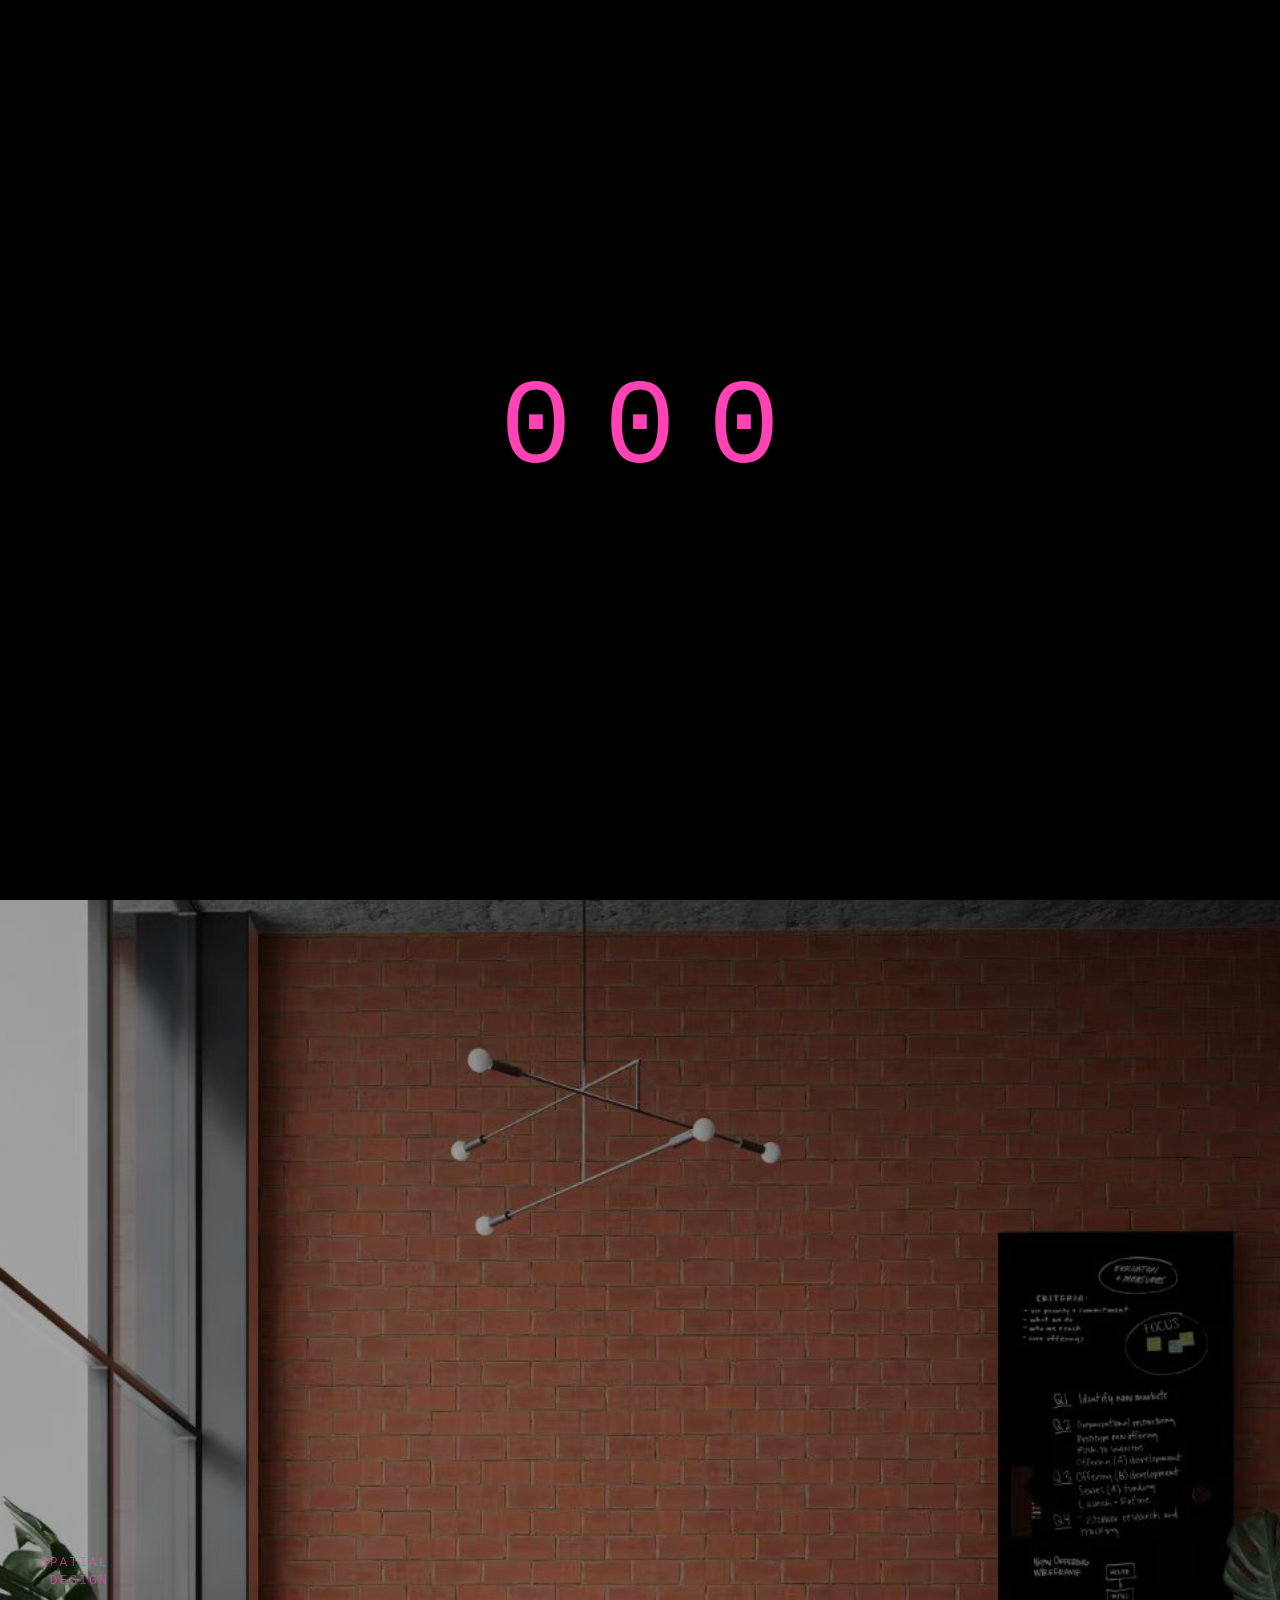
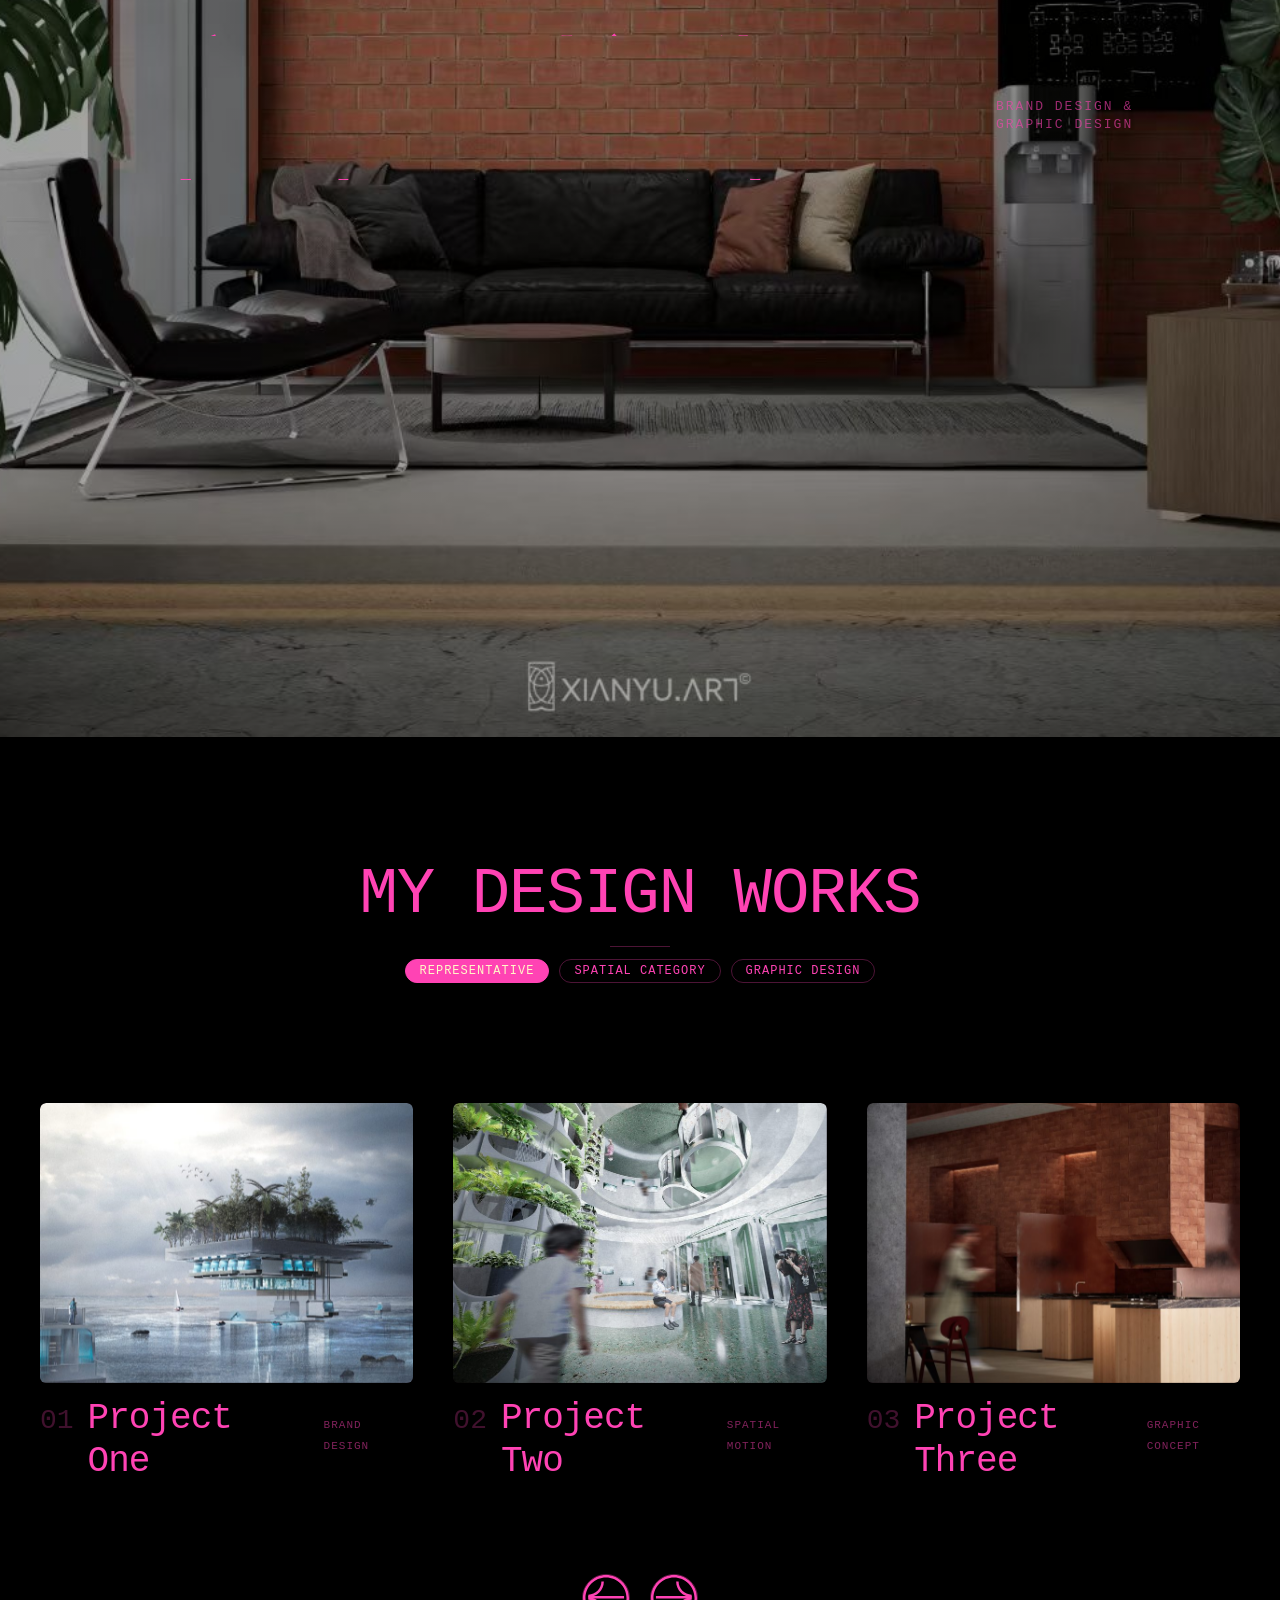
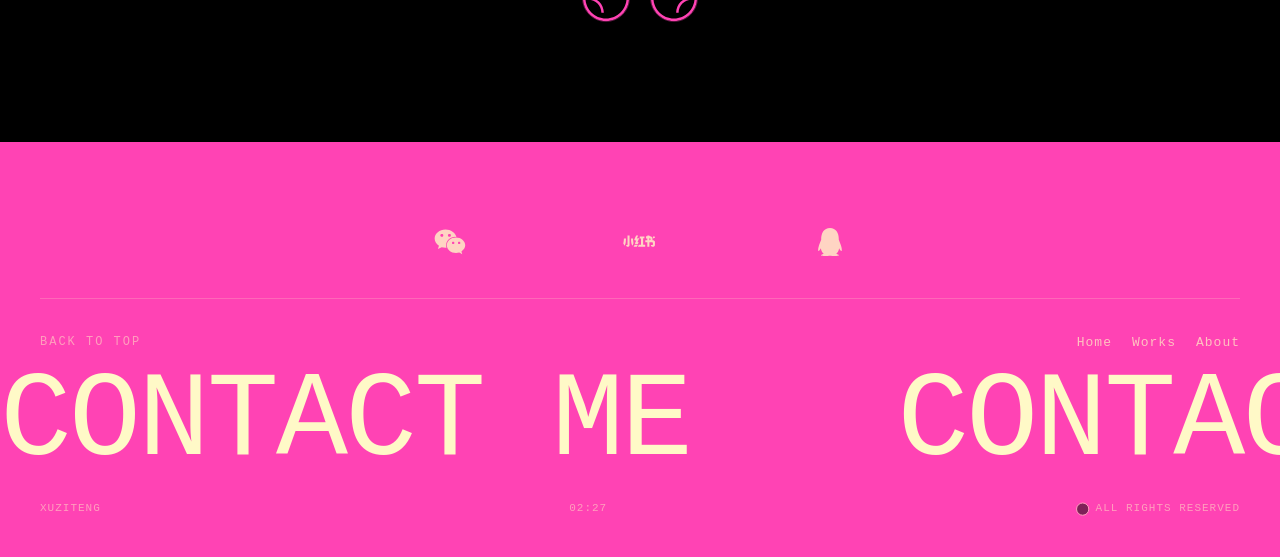
==== commit de23b6d3: "fix: image compression to ~200KB, tags clear on re-render, halfWidth DOM measurement" ====
--- a/index.html
+++ b/index.html
@@ -107,11 +107,11 @@
             <a class="t-card" data-detail="01" onclick="XZT.openDetail('01')"><div class="t-card-inner"><div class="t-card-media-wrapper"><picture class="t-card-featured-image-wrapper"><img class="t-card-featured-image" src="主页图片/01/1.jpg" alt=""></picture></div><div class="t-card-intro"><div class="t-card-number">01</div><h3 class="t-card-title">Project One</h3><div class="t-card-tags"><div class="t-card-term"><div class="t-card-term-name">Brand</div></div><div class="t-card-term"><div class="t-card-term-name">Design</div></div></div></div></div></a>
             <a class="t-card" data-detail="02" onclick="XZT.openDetail('02')"><div class="t-card-inner"><div class="t-card-media-wrapper"><picture class="t-card-featured-image-wrapper"><img class="t-card-featured-image" src="主页图片/02/1.jpg" alt=""></picture></div><div class="t-card-intro"><div class="t-card-number">02</div><h3 class="t-card-title">Project Two</h3><div class="t-card-tags"><div class="t-card-term"><div class="t-card-term-name">Spatial</div></div><div class="t-card-term"><div class="t-card-term-name">Motion</div></div></div></div></div></a>
             <a class="t-card" data-detail="03" onclick="XZT.openDetail('03')"><div class="t-card-inner"><div class="t-card-media-wrapper"><picture class="t-card-featured-image-wrapper"><img class="t-card-featured-image" src="主页图片/03/1.jpg" alt=""></picture></div><div class="t-card-intro"><div class="t-card-number">03</div><h3 class="t-card-title">Project Three</h3><div class="t-card-tags"><div class="t-card-term"><div class="t-card-term-name">Graphic</div></div><div class="t-card-term"><div class="t-card-term-name">Concept</div></div></div></div></div></a>
-            <a class="t-card" data-detail="04" onclick="XZT.openDetail('04')"><div class="t-card-inner"><div class="t-card-media-wrapper"><picture class="t-card-featured-image-wrapper"><img class="t-card-featured-image" src="主页图片/04/1.png" alt=""></picture></div><div class="t-card-intro"><div class="t-card-number">04</div><h3 class="t-card-title">Project Four</h3><div class="t-card-tags"><div class="t-card-term"><div class="t-card-term-name">Brand</div></div><div class="t-card-term"><div class="t-card-term-name">Motion</div></div></div></div></div></a>
+            <a class="t-card" data-detail="04" onclick="XZT.openDetail('04')"><div class="t-card-inner"><div class="t-card-media-wrapper"><picture class="t-card-featured-image-wrapper"><img class="t-card-featured-image" src="主页图片/04/1.jpg" alt=""></picture></div><div class="t-card-intro"><div class="t-card-number">04</div><h3 class="t-card-title">Project Four</h3><div class="t-card-tags"><div class="t-card-term"><div class="t-card-term-name">Brand</div></div><div class="t-card-term"><div class="t-card-term-name">Motion</div></div></div></div></div></a>
             <a class="t-card" data-detail="01" onclick="XZT.openDetail('01')"><div class="t-card-inner"><div class="t-card-media-wrapper"><picture class="t-card-featured-image-wrapper"><img class="t-card-featured-image" src="主页图片/01/1.jpg" alt=""></picture></div><div class="t-card-intro"><div class="t-card-number">01</div><h3 class="t-card-title">Project One</h3><div class="t-card-tags"><div class="t-card-term"><div class="t-card-term-name">Brand</div></div><div class="t-card-term"><div class="t-card-term-name">Design</div></div></div></div></div></a>
             <a class="t-card" data-detail="02" onclick="XZT.openDetail('02')"><div class="t-card-inner"><div class="t-card-media-wrapper"><picture class="t-card-featured-image-wrapper"><img class="t-card-featured-image" src="主页图片/02/1.jpg" alt=""></picture></div><div class="t-card-intro"><div class="t-card-number">02</div><h3 class="t-card-title">Project Two</h3><div class="t-card-tags"><div class="t-card-term"><div class="t-card-term-name">Spatial</div></div><div class="t-card-term"><div class="t-card-term-name">Motion</div></div></div></div></div></a>
             <a class="t-card" data-detail="03" onclick="XZT.openDetail('03')"><div class="t-card-inner"><div class="t-card-media-wrapper"><picture class="t-card-featured-image-wrapper"><img class="t-card-featured-image" src="主页图片/03/1.jpg" alt=""></picture></div><div class="t-card-intro"><div class="t-card-number">03</div><h3 class="t-card-title">Project Three</h3><div class="t-card-tags"><div class="t-card-term"><div class="t-card-term-name">Graphic</div></div><div class="t-card-term"><div class="t-card-term-name">Concept</div></div></div></div></div></a>
-            <a class="t-card" data-detail="04" onclick="XZT.openDetail('04')"><div class="t-card-inner"><div class="t-card-media-wrapper"><picture class="t-card-featured-image-wrapper"><img class="t-card-featured-image" src="主页图片/04/1.png" alt=""></picture></div><div class="t-card-intro"><div class="t-card-number">04</div><h3 class="t-card-title">Project Four</h3><div class="t-card-tags"><div class="t-card-term"><div class="t-card-term-name">Brand</div></div><div class="t-card-term"><div class="t-card-term-name">Motion</div></div></div></div></div></a>
+            <a class="t-card" data-detail="04" onclick="XZT.openDetail('04')"><div class="t-card-inner"><div class="t-card-media-wrapper"><picture class="t-card-featured-image-wrapper"><img class="t-card-featured-image" src="主页图片/04/1.jpg" alt=""></picture></div><div class="t-card-intro"><div class="t-card-number">04</div><h3 class="t-card-title">Project Four</h3><div class="t-card-tags"><div class="t-card-term"><div class="t-card-term-name">Brand</div></div><div class="t-card-term"><div class="t-card-term-name">Motion</div></div></div></div></div></a>
             <a class="t-card" data-detail="09" onclick="XZT.openDetail('09')"><div class="t-card-inner"><div class="t-card-media-wrapper"><picture class="t-card-featured-image-wrapper"><img class="t-card-featured-image" src="https://placehold.co/600x400/000000/FF43B4?text=09" alt=""></picture></div><div class="t-card-intro"><div class="t-card-number">09</div><h3 class="t-card-title">Project Nine</h3><div class="t-card-tags"><div class="t-card-term"><div class="t-card-term-name">Photo</div></div><div class="t-card-term"><div class="t-card-term-name">Art</div></div></div></div></div></a>
             <a class="t-card" data-detail="10" onclick="XZT.openDetail('10')"><div class="t-card-inner"><div class="t-card-media-wrapper"><picture class="t-card-featured-image-wrapper"><img class="t-card-featured-image" src="https://placehold.co/600x400/FF43B4/000000?text=10" alt=""></picture></div><div class="t-card-intro"><div class="t-card-number">10</div><h3 class="t-card-title">Project Ten</h3><div class="t-card-tags"><div class="t-card-term"><div class="t-card-term-name">Type</div></div><div class="t-card-term"><div class="t-card-term-name">Layout</div></div></div></div></div></a>
             <a class="t-card" data-detail="09" onclick="XZT.openDetail('09')"><div class="t-card-inner"><div class="t-card-media-wrapper"><picture class="t-card-featured-image-wrapper"><img class="t-card-featured-image" src="https://placehold.co/600x400/000000/FF43B4?text=09" alt=""></picture></div><div class="t-card-intro"><div class="t-card-number">09</div><h3 class="t-card-title">Project Nine</h3><div class="t-card-tags"><div class="t-card-term"><div class="t-card-term-name">Photo</div></div><div class="t-card-term"><div class="t-card-term-name">Art</div></div></div></div></div></a>
@@ -529,6 +529,6 @@
       </div>
     </div>
   </footer>
-  <script src="main.js?v=25"></script>
+  <script src="main.js?v=26"></script>
 </body>
 </html>
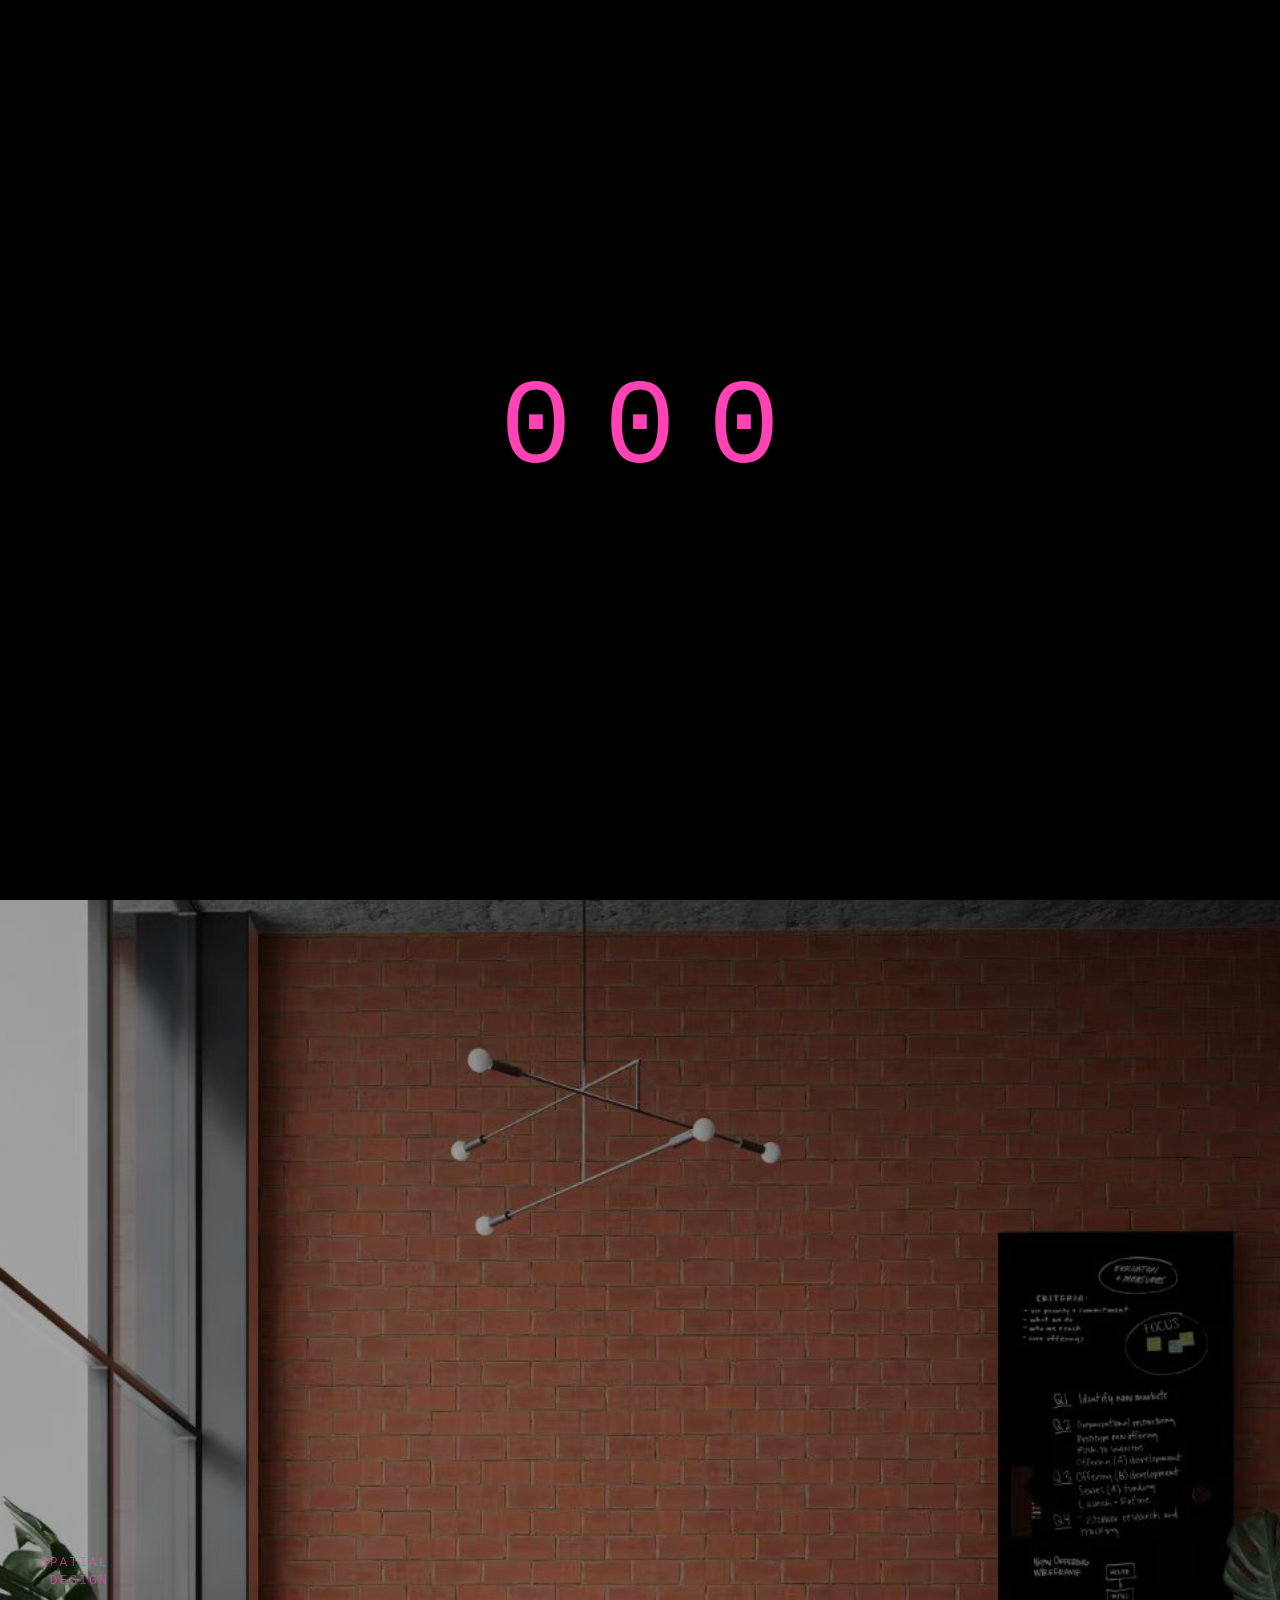
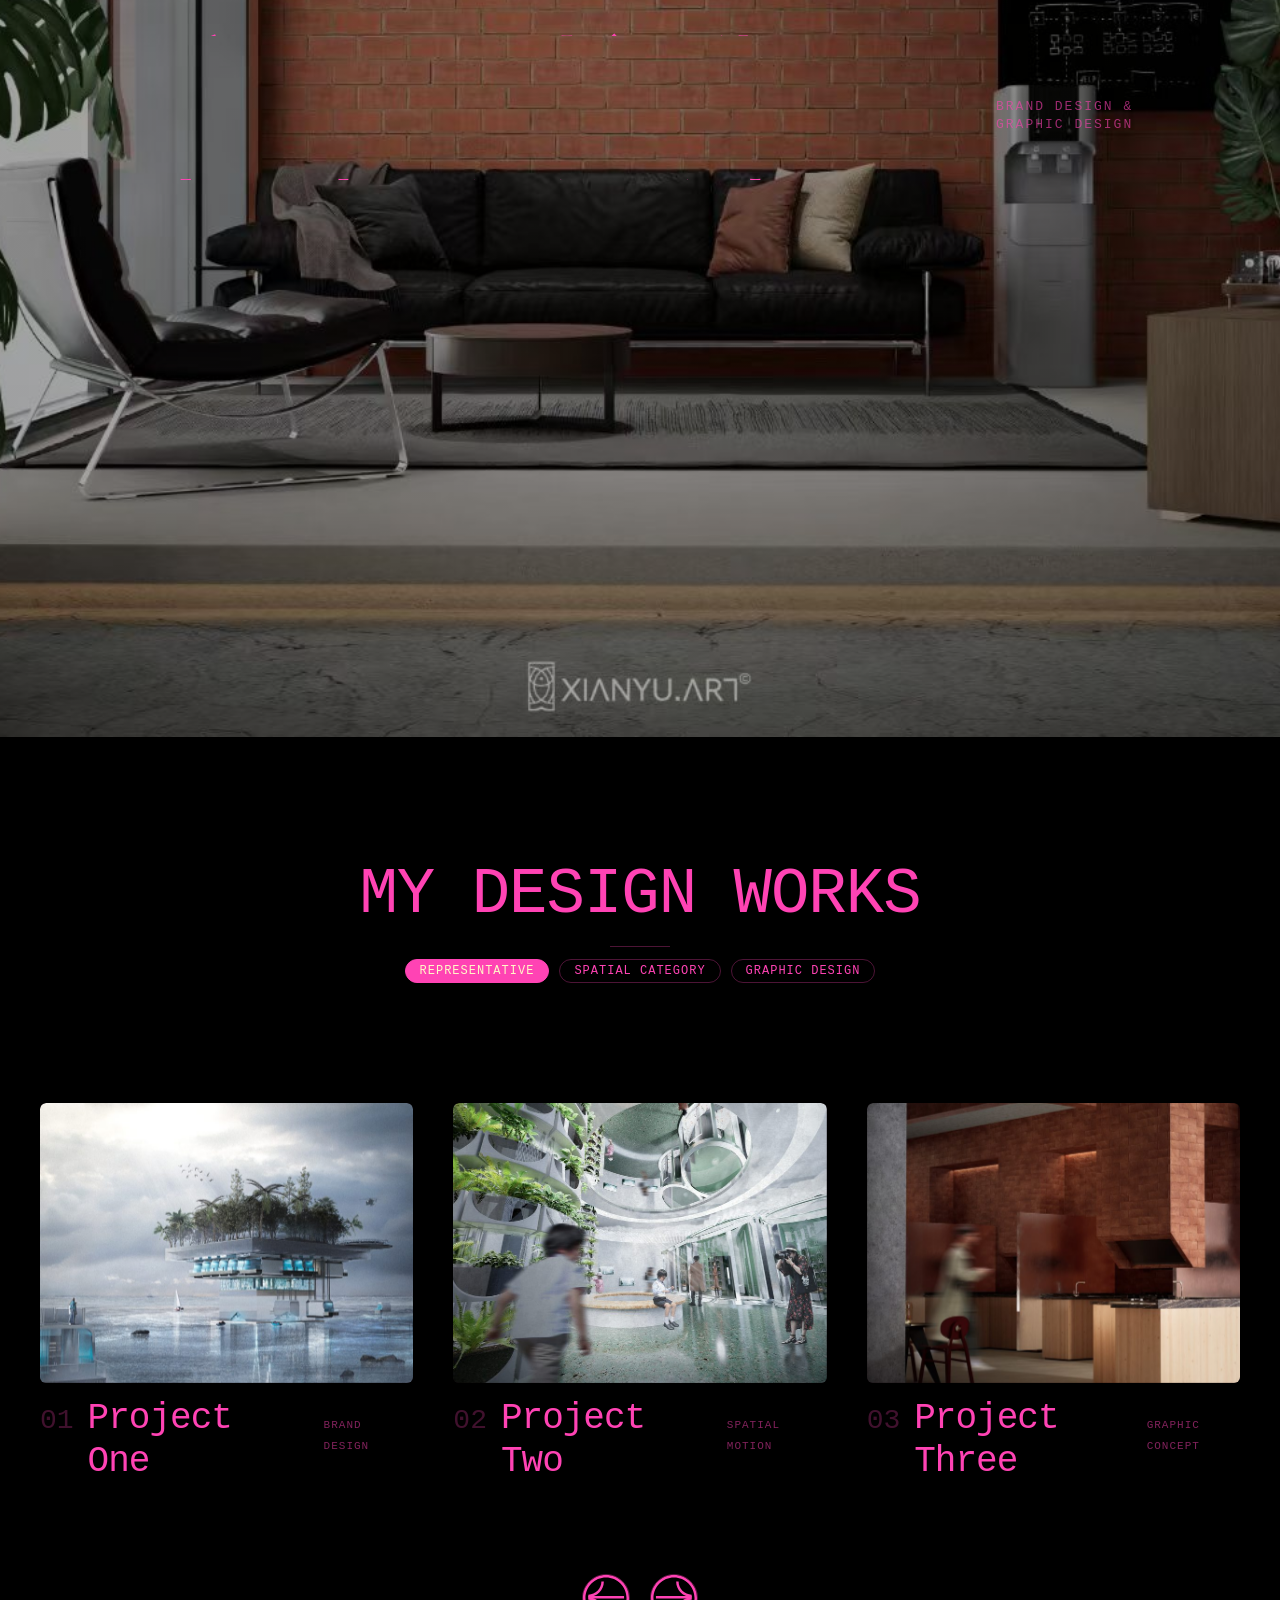
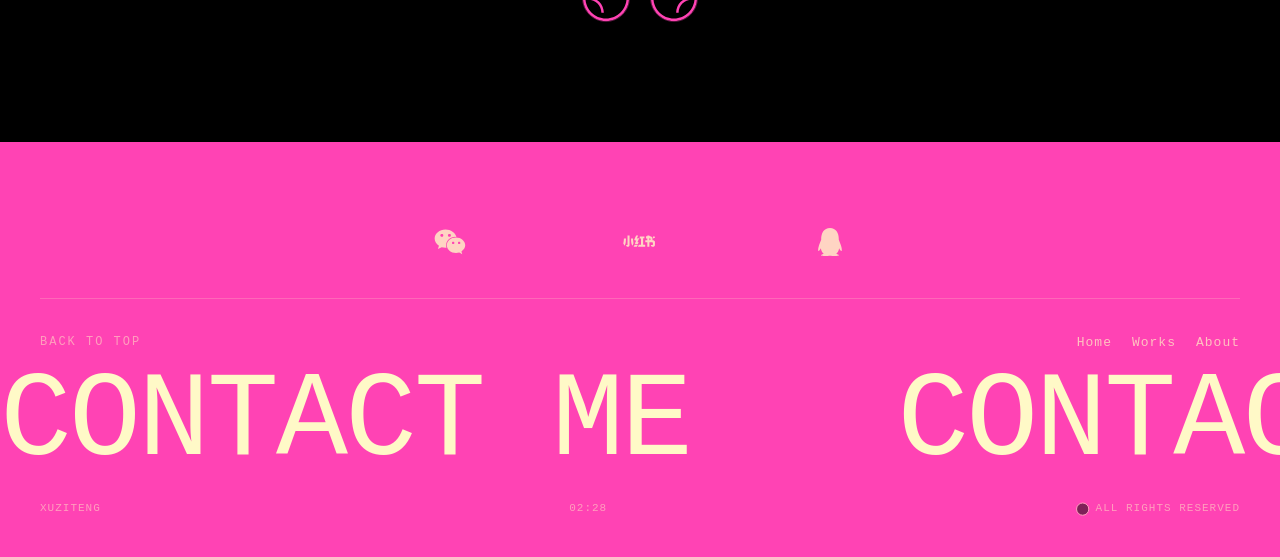
==== commit b30c0df7: "feat: sync detail pages from projects-content.md + fix gallery images - Sync all 10 project detail p" ====
--- a/index.html
+++ b/index.html
@@ -148,13 +148,13 @@
         <div class="detail-meta">
           <dl>
             <dt>Project</dt><dd>海上钻井平台酒店改造设计</dd>
-            <dt>Year</dt><dd>2023</dd>
+            <dt>Year</dt><dd>2024</dd>
             <dt>Award</dt><dd>米兰设计周全国三等奖</dd>
             <dt>Category</dt><dd>Spatial Design</dd>
           </dl>
         </div>
         <div class="detail-en">
-          <p>The project is located on a retired offshore drilling platform within the Bohai Chengbei Oilfield. The design aims to transform the original oil platform framework into a marine complex integrating residence, ecological restoration, education, and energy self-sufficiency. This initiative not only compensates for marine ecosystems but also represents a new attempt at harmonious coexistence between humans and nature. A key innovation in the residential experience is that living units can be freely raised or lowered into the seawater, allowing visitors to move freely on the sea surface. The FLOATING ISLANDS design is inspired by floating islands: the top features a forest and activity center, the middle layer houses the living units, the “roots” form the dining area, and the first floor uses mirrored glass to reflect the surroundings, creating a sense of architectural levitation.</p>
+          <p>The project is located on a retired offshore drilling platform within the Bohai Chengbei Oilfield. The design aims to transform the original oil platform framework into a marine complex integrating residence, ecological restoration, education, and energy self-sufficiency. This initiative not only compensates for marine ecosystems but also represents a new attempt at harmonious coexistence between humans and nature. A key innovation in the residential experience is that living units can be freely raised or lowered into the seawater, allowing visitors to move freely on the sea surface. The FLOATING ISLANDS design is inspired by floating islands: the top features a forest and activity center, the middle layer houses the living units, the "roots" form the dining area, and the first floor uses mirrored glass to reflect the surroundings, creating a sense of architectural levitation.</p>
         </div>
         <div class="detail-cn">
           <p>该项目地点位于渤海埕北油田内一退役海上钻井平台。本设计旨在通过利用原有的石油平台框架结构，将其转变为一个集居住、生态恢复、教育和能源自给于一体的海上综合体。这不仅是对海洋生态的一种补偿，也是人类与自然和谐共存的一个新尝试。居住体验创新点在于居住单元可以自由升降放到海水中，旅客可以在海面上自由活动。FLOATING ISLANDS造型来源于浮空岛屿，顶部是森林和活动中心，岛的夹层是居住单元，根系是餐厅部分，第一层通过镜面玻璃包裹反射环境来营造建筑的漂浮感。</p>
@@ -179,273 +179,277 @@
           <path d="M33.6172 8C33.6172 16.7879 40.7414 23.9121 49.5293 23.9121V26.9121C39.0846 26.9121 30.6172 18.4447 30.6172 8H33.6172Z" fill="currentColor"/>
         </svg>
       </button>
-      <h1 class="detail-title">Project Two</h1>
-      <div class="detail-text-row">
-        <div class="detail-meta">
-          <dl>
-            <dt>Project</dt><dd>Project Two</dd>
+      <h1 class="detail-title">Feces with Earth</h1>
+      <div class="detail-text-row">
+        <div class="detail-meta">
+          <dl>
+            <dt>Project</dt><dd>新消费理念及可持续视角下的粪便卫生展馆设计</dd>
+            <dt>Year</dt><dd>2024</dd>
+            <dt>Award</dt><dd>中国人居环境设计学年奖-优秀奖<br>学院杯-中国室内与环境设计大赛-银奖</dd>
+            <dt>Category</dt><dd>Spatial Design</dd>
+          </dl>
+        </div>
+        <div class="detail-en">
+          <p>We re-examine urban waste, from Freud’s idea that 'excrement is gold' to Marx’s thought, considering that feces are never filthy or dirty, but resources that can be recycled. They no longer remain in a single form but continue to move, interact in multiple ways, and cycle in complex manners. Therefore, in the so-called natural world, very little feces remain in their original state. However, in today’s human society, culturally, they are seen as things we do not wish to see.
+This exhibition brings visitors the concepts of health, sustainability, and eco-friendliness in the composition and utilization of feces from the perspective of sustainability and new consumption. The exhibition hall incorporates green and silver as the main colors, and uses multimedia, human-computer interaction, and the collision and application of new materials as the core of its design to create a completely new experience. The narrative expression brought by the spatial layout stimulates people to re-examine, reflect on, and even resonate with sanitation culture and the related use of feces.</p>
+        </div>
+        <div class="detail-cn">
+          <p>我们重新审视城市的废物，从弗洛伊德的"粪便即是金子"到马克思的思想，粪便从不是肮脏污秽，而是可以循环利用的资源。它们不再停留在一种形式，而是继续移动，以多种方式相互影响，并以复杂的方式循环。因此，在所谓的自然世界中，很少有粪便保持原样。 然而，在当今的人类社会中，在文化上它们被视为我们不希望看到的东西。
+
+该展馆从可持续、新消费视角下将粪便组成、粪便利用中的健康、可持续、绿色理念带给游客。该展厅融入绿色、银色、作为主色调，以多媒体，人机交互，新材料的碰撞与运用为设计核心打造全新体验，以及空间布局所带来的叙事性表达引发人们对卫生文化及相关粪便利用的重新审视与思考甚至共鸣。</p>
+        </div>
+      </div>
+      <div class="detail-gallery">
+        <div class="gallery-stage">
+          <div class="gallery-track">
+            <div class="gallery-img"></div>
+          </div>
+        </div>
+      </div>
+    </article>
+
+    <!-- ══ 项目 03 ══ -->
+    <article class="project-detail" id="detail-03" data-project="03">
+      <button class="detail-back" aria-label="Back to works">
+        <svg width="64" height="64" viewBox="0 0 56 56" fill="none">
+          <path d="M53 28C53 14.1929 41.8071 3 28 3C14.1929 3 3 14.1929 3 28C3 41.8071 14.1929 53 28 53V56C12.536 56 0 43.464 0 28C0 12.536 12.536 0 28 0C43.464 0 56 12.536 56 28C56 43.464 43.464 56 28 56V53C41.8071 53 53 41.8071 53 28Z" fill="currentColor"/>
+          <path d="M49.5293 25.5879L49.5293 28.5879L6 28.5879L6 25.5879L49.5293 25.5879Z" fill="currentColor"/>
+          <path d="M33.6172 46C33.6172 37.2121 40.7414 30.0879 49.5293 30.0879V27.0879C39.0846 27.0879 30.6172 35.5553 30.6172 46H33.6172Z" fill="currentColor"/>
+          <path d="M33.6172 8C33.6172 16.7879 40.7414 23.9121 49.5293 23.9121V26.9121C39.0846 26.9121 30.6172 18.4447 30.6172 8H33.6172Z" fill="currentColor"/>
+        </svg>
+      </button>
+      <h1 class="detail-title">嘬味ZUOWEI</h1>
+      <div class="detail-text-row">
+        <div class="detail-meta">
+          <dl>
+            <dt>Project</dt><dd>商业空间设计</dd>
             <dt>Year</dt><dd>2025</dd>
             <dt>Award</dt><dd>—</dd>
-            <dt>Category</dt><dd>Spatial Design</dd>
-          </dl>
-        </div>
-        <div class="detail-en">
-          <p>English description for Project Two. Discuss the spatial design approach, the challenges faced, and the final solution.</p>
-        </div>
-        <div class="detail-cn">
-          <p>项目二的中文介绍。讨论空间设计方法、面临的挑战和最终解决方案。</p>
-        </div>
-      </div>
-      <div class="detail-gallery">
-        <div class="gallery-stage">
-          <div class="gallery-track">
-            <div class="gallery-img"></div>
-          </div>
-        </div>
-      </div>
-    </article>
-
-    <!-- ══ 项目 03 ══ -->
-    <article class="project-detail" id="detail-03" data-project="03">
-      <button class="detail-back" aria-label="Back to works">
-        <svg width="64" height="64" viewBox="0 0 56 56" fill="none">
-          <path d="M53 28C53 14.1929 41.8071 3 28 3C14.1929 3 3 14.1929 3 28C3 41.8071 14.1929 53 28 53V56C12.536 56 0 43.464 0 28C0 12.536 12.536 0 28 0C43.464 0 56 12.536 56 28C56 43.464 43.464 56 28 56V53C41.8071 53 53 41.8071 53 28Z" fill="currentColor"/>
-          <path d="M49.5293 25.5879L49.5293 28.5879L6 28.5879L6 25.5879L49.5293 25.5879Z" fill="currentColor"/>
-          <path d="M33.6172 46C33.6172 37.2121 40.7414 30.0879 49.5293 30.0879V27.0879C39.0846 27.0879 30.6172 35.5553 30.6172 46H33.6172Z" fill="currentColor"/>
-          <path d="M33.6172 8C33.6172 16.7879 40.7414 23.9121 49.5293 23.9121V26.9121C39.0846 26.9121 30.6172 18.4447 30.6172 8H33.6172Z" fill="currentColor"/>
-        </svg>
-      </button>
-      <h1 class="detail-title">Project Three</h1>
-      <div class="detail-text-row">
-        <div class="detail-meta">
-          <dl>
-            <dt>Project</dt><dd>Project Three</dd>
+            <dt>Category</dt><dd>Spatial & Brand Design</dd>
+          </dl>
+        </div>
+        <div class="detail-en">
+          <p>This project builds a personalized brand of shared kitchens for university campuses. It aims to establish a campus community service platform integrating healthy dining, cultural exchange, innovation and entrepreneurship. Fully-equipped cooking and dining facilities are provided for college students to create a free space for cooking and communication. Students only need to purchase their preferred ingredients, as complete home-style kitchen and dining appliances are available on site. Meanwhile, the service saves young people the trouble of cleaning cookware, bowls and chopsticks.
+The shared kitchen is divided into multiple functional zones, including general cooking area, hot pot area, baking area and social lounge. Furthermore, the project adopts the "Community Plus" concept. The combination of offline and online communities breaks down barriers in social interaction and daily life. Through diverse events and brand influence, it develops a social-oriented, sustainable shared kitchen community.</p>
+        </div>
+        <div class="detail-cn">
+          <p>本项目打造高校共享厨房的个性化品牌，旨在打造一个集健康饮食、文化交流与创新创业于一体的校园社区服务平台，为大学生提供完备的厨房设施和就餐设备，营造一个自由烹饪交流的空间。同学们只要买来自己喜欢的菜肴，所有像家里一样的厨房设备和餐厅设备都一应俱全，同时也为年轻人省去了清理厨具和碗筷的麻烦与困扰。共享厨房划分成多个功能区，烹饪区，火锅区，烘焙区，社交区等等，除此之外，该项目介入 “社区 +” 理念，线下 + 线上社区打破社交边界，生活边界，以多元化活动和品牌效应打造社交型、可持续的共享厨房社区。</p>
+        </div>
+      </div>
+      <div class="detail-gallery">
+        <div class="gallery-stage">
+          <div class="gallery-track">
+            <div class="gallery-img"></div>
+          </div>
+        </div>
+      </div>
+    </article>
+
+    <!-- ══ 项目 04 ══ -->
+    <article class="project-detail" id="detail-04" data-project="04">
+      <button class="detail-back" aria-label="Back to works">
+        <svg width="64" height="64" viewBox="0 0 56 56" fill="none">
+          <path d="M53 28C53 14.1929 41.8071 3 28 3C14.1929 3 3 14.1929 3 28C3 41.8071 14.1929 53 28 53V56C12.536 56 0 43.464 0 28C0 12.536 12.536 0 28 0C43.464 0 56 12.536 56 28C56 43.464 43.464 56 28 56V53C41.8071 53 53 41.8071 53 28Z" fill="currentColor"/>
+          <path d="M49.5293 25.5879L49.5293 28.5879L6 28.5879L6 25.5879L49.5293 25.5879Z" fill="currentColor"/>
+          <path d="M33.6172 46C33.6172 37.2121 40.7414 30.0879 49.5293 30.0879V27.0879C39.0846 27.0879 30.6172 35.5553 30.6172 46H33.6172Z" fill="currentColor"/>
+          <path d="M33.6172 8C33.6172 16.7879 40.7414 23.9121 49.5293 23.9121V26.9121C39.0846 26.9121 30.6172 18.4447 30.6172 8H33.6172Z" fill="currentColor"/>
+        </svg>
+      </button>
+      <h1 class="detail-title">Prometheus</h1>
+      <div class="detail-text-row">
+        <div class="detail-meta">
+          <dl>
+            <dt>Project</dt><dd>月球核能概念建筑设计</dd>
+            <dt>Year</dt><dd>2025</dd>
+            <dt>Award</dt><dd>米兰设计周全国一等奖</dd>
+            <dt>Category</dt><dd>Architectural Design</dd>
+          </dl>
+        </div>
+        <div class="detail-en">
+          <p>Against the backdrop of an increasingly acute conflict between environmental protection and development, drawing on cutting-edge contemporary research outcomes across aerospace material science, lunar soil survey data, optoelectronic transmission technology, microphysics, and matter extraction technology, this design integrates the traits of the slime mold algorithm. It maps spatial parameters, terrain information and detection data to the environment, obstacles and food factors defined in the slime mold algorithm respectively, and leverages the algorithm to calculate the optimal collection path. Afterwards, the helium harvesting unit robot executes a set of behavioral sequences: deploying guide rails, advancing to target terminals, receiving unit replenishment from the root base, and continuously extending and laying additional guide rails. By adopting an "organic growth" architectural paradigm, the system achieves full material utilization and cyclic material recovery. This report hereby presents a forward-looking solution to address humanity’s energy crisis for the next generation.</p>
+        </div>
+        <div class="detail-cn">
+          <p>在环境与发展之间矛盾日益尖锐的大背景下，依托航空航天材料科学、月壤探测数据、光电传输技术、微观物理学与物质提取技术等领域当下前沿研究成果，结合黏菌算法的特性，将空间、地形与探测数据分别映射为黏菌算法中的环境、障碍物与食物因子；依托该算法求解采集最优路径，随后氦采集单元机器人遵循这套行为逻辑：释放导向轨道→行进至终点→根部补给单元→持续延展铺设导向轨道。依托建筑的 “有机生长” 模式，实现材料的充分利用与循环回收。递交这份应对下一代人类能源危机的未来方案。</p>
+        </div>
+      </div>
+      <div class="detail-gallery">
+        <div class="gallery-stage">
+          <div class="gallery-track">
+            <div class="gallery-img"></div>
+          </div>
+        </div>
+      </div>
+    </article>
+
+    <!-- ══ 项目 05 ══ -->
+    <article class="project-detail" id="detail-05" data-project="05">
+      <button class="detail-back" aria-label="Back to works">
+        <svg width="64" height="64" viewBox="0 0 56 56" fill="none">
+          <path d="M53 28C53 14.1929 41.8071 3 28 3C14.1929 3 3 14.1929 3 28C3 41.8071 14.1929 53 28 53V56C12.536 56 0 43.464 0 28C0 12.536 12.536 0 28 0C43.464 0 56 12.536 56 28C56 43.464 43.464 56 28 56V53C41.8071 53 53 41.8071 53 28Z" fill="currentColor"/>
+          <path d="M49.5293 25.5879L49.5293 28.5879L6 28.5879L6 25.5879L49.5293 25.5879Z" fill="currentColor"/>
+          <path d="M33.6172 46C33.6172 37.2121 40.7414 30.0879 49.5293 30.0879V27.0879C39.0846 27.0879 30.6172 35.5553 30.6172 46H33.6172Z" fill="currentColor"/>
+          <path d="M33.6172 8C33.6172 16.7879 40.7414 23.9121 49.5293 23.9121V26.9121C39.0846 26.9121 30.6172 18.4447 30.6172 8H33.6172Z" fill="currentColor"/>
+        </svg>
+      </button>
+      <h1 class="detail-title">"来"</h1>
+      <div class="detail-text-row">
+        <div class="detail-meta">
+          <dl>
+            <dt>Project</dt><dd>XIANYU招新设计</dd>
+            <dt>Year</dt><dd>2025</dd>
+            <dt>Award</dt><dd>KTK靳埭强设计奖-省级铜奖-全国入围奖</dd>
+            <dt>Category</dt><dd>Graghic Design</dd>
+          </dl>
+        </div>
+        <div class="detail-en">
+          <p>This enrollment poster focuses on the verb 'come' as the core entry point, deeply exploring its inherently imperative attribute — the word 'come' itself is concise and powerful, naturally carrying a crisp and decisive tone with a clear directional call to action, making it an excellent symbol for conveying the appeal of enrollment. At the same time, it incorporates the geometric image of a horn, using the horn's imagery of 'transmitting and summoning'.</p>
+        </div>
+        <div class="detail-cn">
+          <p>本招生海报以动词 "来" 为核心切入点，深挖其天然承载的祈使属性 ——"来" 字本身简洁有力，自带干脆利落的语气张力与明确的行动指向，是传递招生号召力的绝佳符号。同时融合喇叭几何形象，借喇叭 "传递、召唤" 的意象。</p>
+        </div>
+      </div>
+      <div class="detail-gallery">
+        <div class="gallery-stage">
+          <div class="gallery-track">
+            <div class="gallery-img"></div>
+          </div>
+        </div>
+      </div>
+    </article>
+
+    <!-- ══ 项目 06 ══ -->
+    <article class="project-detail" id="detail-06" data-project="06">
+      <button class="detail-back" aria-label="Back to works">
+        <svg width="64" height="64" viewBox="0 0 56 56" fill="none">
+          <path d="M53 28C53 14.1929 41.8071 3 28 3C14.1929 3 3 14.1929 3 28C3 41.8071 14.1929 53 28 53V56C12.536 56 0 43.464 0 28C0 12.536 12.536 0 28 0C43.464 0 56 12.536 56 28C56 43.464 43.464 56 28 56V53C41.8071 53 53 41.8071 53 28Z" fill="currentColor"/>
+          <path d="M49.5293 25.5879L49.5293 28.5879L6 28.5879L6 25.5879L49.5293 25.5879Z" fill="currentColor"/>
+          <path d="M33.6172 46C33.6172 37.2121 40.7414 30.0879 49.5293 30.0879V27.0879C39.0846 27.0879 30.6172 35.5553 30.6172 46H33.6172Z" fill="currentColor"/>
+          <path d="M33.6172 8C33.6172 16.7879 40.7414 23.9121 49.5293 23.9121V26.9121C39.0846 26.9121 30.6172 18.4447 30.6172 8H33.6172Z" fill="currentColor"/>
+        </svg>
+      </button>
+      <h1 class="detail-title">海边的蒲公英</h1>
+      <div class="detail-text-row">
+        <div class="detail-meta">
+          <dl>
+            <dt>Project</dt><dd>专辑设计</dd>
             <dt>Year</dt><dd>2025</dd>
             <dt>Award</dt><dd>—</dd>
-            <dt>Category</dt><dd>Graphic Design</dd>
-          </dl>
-        </div>
-        <div class="detail-en">
-          <p>English description for Project Three. Detail the graphic design process, inspiration, and visual language developed for this project.</p>
-        </div>
-        <div class="detail-cn">
-          <p>项目三的中文介绍。详细说明平面设计过程、灵感和为此项目开发的视觉语言。</p>
-        </div>
-      </div>
-      <div class="detail-gallery">
-        <div class="gallery-stage">
-          <div class="gallery-track">
-            <div class="gallery-img"></div>
-          </div>
-        </div>
-      </div>
-    </article>
-
-    <!-- ══ 项目 04 ══ -->
-    <article class="project-detail" id="detail-04" data-project="04">
-      <button class="detail-back" aria-label="Back to works">
-        <svg width="64" height="64" viewBox="0 0 56 56" fill="none">
-          <path d="M53 28C53 14.1929 41.8071 3 28 3C14.1929 3 3 14.1929 3 28C3 41.8071 14.1929 53 28 53V56C12.536 56 0 43.464 0 28C0 12.536 12.536 0 28 0C43.464 0 56 12.536 56 28C56 43.464 43.464 56 28 56V53C41.8071 53 53 41.8071 53 28Z" fill="currentColor"/>
-          <path d="M49.5293 25.5879L49.5293 28.5879L6 28.5879L6 25.5879L49.5293 25.5879Z" fill="currentColor"/>
-          <path d="M33.6172 46C33.6172 37.2121 40.7414 30.0879 49.5293 30.0879V27.0879C39.0846 27.0879 30.6172 35.5553 30.6172 46H33.6172Z" fill="currentColor"/>
-          <path d="M33.6172 8C33.6172 16.7879 40.7414 23.9121 49.5293 23.9121V26.9121C39.0846 26.9121 30.6172 18.4447 30.6172 8H33.6172Z" fill="currentColor"/>
-        </svg>
-      </button>
-      <h1 class="detail-title">Project Four</h1>
-      <div class="detail-text-row">
-        <div class="detail-meta">
-          <dl>
-            <dt>Project</dt><dd>Project Four</dd>
+            <dt>Category</dt><dd>Graghic Design</dd>
+          </dl>
+        </div>
+        <div class="detail-en">
+          <p>This is a music album designed for a friend</p>
+        </div>
+        <div class="detail-cn">
+          <p>这是为一位朋友设计的音乐专辑</p>
+        </div>
+      </div>
+      <div class="detail-gallery">
+        <div class="gallery-stage">
+          <div class="gallery-track">
+            <div class="gallery-img"></div>
+          </div>
+        </div>
+      </div>
+    </article>
+
+    <!-- ══ 项目 07 ══ -->
+    <article class="project-detail" id="detail-07" data-project="07">
+      <button class="detail-back" aria-label="Back to works">
+        <svg width="64" height="64" viewBox="0 0 56 56" fill="none">
+          <path d="M53 28C53 14.1929 41.8071 3 28 3C14.1929 3 3 14.1929 3 28C3 41.8071 14.1929 53 28 53V56C12.536 56 0 43.464 0 28C0 12.536 12.536 0 28 0C43.464 0 56 12.536 56 28C56 43.464 43.464 56 28 56V53C41.8071 53 53 41.8071 53 28Z" fill="currentColor"/>
+          <path d="M49.5293 25.5879L49.5293 28.5879L6 28.5879L6 25.5879L49.5293 25.5879Z" fill="currentColor"/>
+          <path d="M33.6172 46C33.6172 37.2121 40.7414 30.0879 49.5293 30.0879V27.0879C39.0846 27.0879 30.6172 35.5553 30.6172 46H33.6172Z" fill="currentColor"/>
+          <path d="M33.6172 8C33.6172 16.7879 40.7414 23.9121 49.5293 23.9121V26.9121C39.0846 26.9121 30.6172 18.4447 30.6172 8H33.6172Z" fill="currentColor"/>
+        </svg>
+      </button>
+      <h1 class="detail-title">鱼苗计划</h1>
+      <div class="detail-text-row">
+        <div class="detail-meta">
+          <dl>
+            <dt>Project</dt><dd>活动物料设计</dd>
             <dt>Year</dt><dd>2025</dd>
             <dt>Award</dt><dd>—</dd>
-            <dt>Category</dt><dd>Brand Design</dd>
-          </dl>
-        </div>
-        <div class="detail-en">
-          <p>English description for Project Four. Outline the branding strategy, identity system, and deliverables created.</p>
-        </div>
-        <div class="detail-cn">
-          <p>项目四的中文介绍。概述品牌策略、识别系统和创建的可交付成果。</p>
-        </div>
-      </div>
-      <div class="detail-gallery">
-        <div class="gallery-stage">
-          <div class="gallery-track">
-            <div class="gallery-img"></div>
-          </div>
-        </div>
-      </div>
-    </article>
-
-    <!-- ══ 项目 05 ══ -->
-    <article class="project-detail" id="detail-05" data-project="05">
-      <button class="detail-back" aria-label="Back to works">
-        <svg width="64" height="64" viewBox="0 0 56 56" fill="none">
-          <path d="M53 28C53 14.1929 41.8071 3 28 3C14.1929 3 3 14.1929 3 28C3 41.8071 14.1929 53 28 53V56C12.536 56 0 43.464 0 28C0 12.536 12.536 0 28 0C43.464 0 56 12.536 56 28C56 43.464 43.464 56 28 56V53C41.8071 53 53 41.8071 53 28Z" fill="currentColor"/>
-          <path d="M49.5293 25.5879L49.5293 28.5879L6 28.5879L6 25.5879L49.5293 25.5879Z" fill="currentColor"/>
-          <path d="M33.6172 46C33.6172 37.2121 40.7414 30.0879 49.5293 30.0879V27.0879C39.0846 27.0879 30.6172 35.5553 30.6172 46H33.6172Z" fill="currentColor"/>
-          <path d="M33.6172 8C33.6172 16.7879 40.7414 23.9121 49.5293 23.9121V26.9121C39.0846 26.9121 30.6172 18.4447 30.6172 8H33.6172Z" fill="currentColor"/>
-        </svg>
-      </button>
-      <h1 class="detail-title">Project Five</h1>
-      <div class="detail-text-row">
-        <div class="detail-meta">
-          <dl>
-            <dt>Project</dt><dd>Project Five</dd>
+            <dt>Category</dt><dd>Graghic Design</dd>
+          </dl>
+        </div>
+        <div class="detail-en">
+          <p>"The Fish Fry Plan" is a design initiation activity for freshmen, and its visual design is inspired by open painting classes in kindergartens — children's wild imagination symbolizes the exploration of infinite possibilities of things. The visual imagery is based on a playful, childlike tone, using children's free imagination and naïve drawing of 'fish' to embody the concept of 'initiation,' conveying the core idea that 'your future has infinite possibilities.'</p>
+        </div>
+        <div class="detail-cn">
+          <p>"鱼苗计划" 是为大一开设的设计启蒙活动，活动视觉设计灵感源自幼儿园开放绘画课 —— 孩童天马行空的想象却象征对事物无限可能的探索。视觉形象以童趣为基调，借儿童视角下对 "鱼" 的自由创想与稚拙笔法，将 "启蒙" 理念具象化，传递 "你们的未来拥有无限可能"核心观念。</p>
+        </div>
+      </div>
+      <div class="detail-gallery">
+        <div class="gallery-stage">
+          <div class="gallery-track">
+            <div class="gallery-img"></div>
+          </div>
+        </div>
+      </div>
+    </article>
+
+    <!-- ══ 项目 08 ══ -->
+    <article class="project-detail" id="detail-08" data-project="08">
+      <button class="detail-back" aria-label="Back to works">
+        <svg width="64" height="64" viewBox="0 0 56 56" fill="none">
+          <path d="M53 28C53 14.1929 41.8071 3 28 3C14.1929 3 3 14.1929 3 28C3 41.8071 14.1929 53 28 53V56C12.536 56 0 43.464 0 28C0 12.536 12.536 0 28 0C43.464 0 56 12.536 56 28C56 43.464 43.464 56 28 56V53C41.8071 53 53 41.8071 53 28Z" fill="currentColor"/>
+          <path d="M49.5293 25.5879L49.5293 28.5879L6 28.5879L6 25.5879L49.5293 25.5879Z" fill="currentColor"/>
+          <path d="M33.6172 46C33.6172 37.2121 40.7414 30.0879 49.5293 30.0879V27.0879C39.0846 27.0879 30.6172 35.5553 30.6172 46H33.6172Z" fill="currentColor"/>
+          <path d="M33.6172 8C33.6172 16.7879 40.7414 23.9121 49.5293 23.9121V26.9121C39.0846 26.9121 30.6172 18.4447 30.6172 8H33.6172Z" fill="currentColor"/>
+        </svg>
+      </button>
+      <h1 class="detail-title">开个方子</h1>
+      <div class="detail-text-row">
+        <div class="detail-meta">
+          <dl>
+            <dt>Project</dt><dd>中药奶茶品牌设计</dd>
+            <dt>Year</dt><dd>2023</dd>
+            <dt>Award</dt><dd>—</dd>
+            <dt>Category</dt><dd>Graghic Design</dd>
+          </dl>
+        </div>
+        <div class="detail-en">
+          <p>The overall visual identity adopts an elegant minimalist neo-Chinese style, toning down the stuffy retro aesthetic of traditional old Chinese herbal pharmacies, paired with soft, muted refreshing color palettes. Typography balances the calligraphic charm of traditional Chinese style and streamlined modern lines, with the core motif of "herbal prescription" condensed into symbolic graphic elements.Packaging is divided into three formats: disposable drink cups for on-site consumption, portable bottled drinks, and gift sets. The casual drink line features lightweight, streamlined packaging ideal for takeout and commuting; gift sets amplify oriental aesthetics to serve as wellness presents, expanding gifting consumption scenarios.The color palette centers on fresh grass green, cherry blossom pink and sky blue, echoing the brand tone of natural herbal ingredients and gentle nourishment. These hues intuitively convey perceptions of mildness, naturalness and freshness, creating a distinct visual contrast against conventional milk tea brands that rely on high-saturation, cloying color schemes.</p>
+        </div>
+        <div class="detail-cn">
+          <p>整体视觉走雅致新中式简约风，弱化老旧中药房的沉闷复古感，融合清爽柔和的低饱和色系；字体设计兼顾书法国风质感与现代简约线条，符号化提炼 "方子"核心元素。包装设计区分自饮杯装、便携瓶装、伴手礼盒三类形态：自饮款轻便简约适配外卖通勤；礼盒款强化国风质感，可作为养生伴手礼，拓宽礼品消费场景。色彩体系以清新绿、樱花粉、天蓝为主色调，呼应草本自然、温润调养的品牌调性，直观传递温和、天然、清爽的产品感知，和高饱和甜腻风的普通奶茶形成视觉区隔。</p>
+        </div>
+      </div>
+      <div class="detail-gallery">
+        <div class="gallery-stage">
+          <div class="gallery-track">
+            <div class="gallery-img"></div>
+          </div>
+        </div>
+      </div>
+    </article>
+
+    <!-- ══ 项目 09 ══ -->
+    <article class="project-detail" id="detail-09" data-project="09">
+      <button class="detail-back" aria-label="Back to works">
+        <svg width="64" height="64" viewBox="0 0 56 56" fill="none">
+          <path d="M53 28C53 14.1929 41.8071 3 28 3C14.1929 3 3 14.1929 3 28C3 41.8071 14.1929 53 28 53V56C12.536 56 0 43.464 0 28C0 12.536 12.536 0 28 0C43.464 0 56 12.536 56 28C56 43.464 43.464 56 28 56V53C41.8071 53 53 41.8071 53 28Z" fill="currentColor"/>
+          <path d="M49.5293 25.5879L49.5293 28.5879L6 28.5879L6 25.5879L49.5293 25.5879Z" fill="currentColor"/>
+          <path d="M33.6172 46C33.6172 37.2121 40.7414 30.0879 49.5293 30.0879V27.0879C39.0846 27.0879 30.6172 35.5553 30.6172 46H33.6172Z" fill="currentColor"/>
+          <path d="M33.6172 8C33.6172 16.7879 40.7414 23.9121 49.5293 23.9121V26.9121C39.0846 26.9121 30.6172 18.4447 30.6172 8H33.6172Z" fill="currentColor"/>
+        </svg>
+      </button>
+      <h1 class="detail-title">关于自我</h1>
+      <div class="detail-text-row">
+        <div class="detail-meta">
+          <dl>
+            <dt>Project</dt><dd>物料设计</dd>
             <dt>Year</dt><dd>2025</dd>
             <dt>Award</dt><dd>—</dd>
-            <dt>Category</dt><dd>UI Design</dd>
-          </dl>
-        </div>
-        <div class="detail-en">
-          <p>English description for Project Five. Describe the interface design process, user research insights, and final product.</p>
-        </div>
-        <div class="detail-cn">
-          <p>项目五的中文介绍。描述界面设计过程、用户研究洞察和最终产品。</p>
-        </div>
-      </div>
-      <div class="detail-gallery">
-        <div class="gallery-stage">
-          <div class="gallery-track">
-            <div class="gallery-img"></div>
-          </div>
-        </div>
-      </div>
-    </article>
-
-    <!-- ══ 项目 06 ══ -->
-    <article class="project-detail" id="detail-06" data-project="06">
-      <button class="detail-back" aria-label="Back to works">
-        <svg width="64" height="64" viewBox="0 0 56 56" fill="none">
-          <path d="M53 28C53 14.1929 41.8071 3 28 3C14.1929 3 3 14.1929 3 28C3 41.8071 14.1929 53 28 53V56C12.536 56 0 43.464 0 28C0 12.536 12.536 0 28 0C43.464 0 56 12.536 56 28C56 43.464 43.464 56 28 56V53C41.8071 53 53 41.8071 53 28Z" fill="currentColor"/>
-          <path d="M49.5293 25.5879L49.5293 28.5879L6 28.5879L6 25.5879L49.5293 25.5879Z" fill="currentColor"/>
-          <path d="M33.6172 46C33.6172 37.2121 40.7414 30.0879 49.5293 30.0879V27.0879C39.0846 27.0879 30.6172 35.5553 30.6172 46H33.6172Z" fill="currentColor"/>
-          <path d="M33.6172 8C33.6172 16.7879 40.7414 23.9121 49.5293 23.9121V26.9121C39.0846 26.9121 30.6172 18.4447 30.6172 8H33.6172Z" fill="currentColor"/>
-        </svg>
-      </button>
-      <h1 class="detail-title">Project Six</h1>
-      <div class="detail-text-row">
-        <div class="detail-meta">
-          <dl>
-            <dt>Project</dt><dd>Project Six</dd>
-            <dt>Year</dt><dd>2025</dd>
-            <dt>Award</dt><dd>—</dd>
-            <dt>Category</dt><dd>Motion Design</dd>
-          </dl>
-        </div>
-        <div class="detail-en">
-          <p>English description for Project Six. Cover the motion design principles, animation techniques, and 3D workflows used.</p>
-        </div>
-        <div class="detail-cn">
-          <p>项目六的中文介绍。涵盖动态设计原则、动画技术和使用的3D工作流程。</p>
-        </div>
-      </div>
-      <div class="detail-gallery">
-        <div class="gallery-stage">
-          <div class="gallery-track">
-            <div class="gallery-img"></div>
-          </div>
-        </div>
-      </div>
-    </article>
-
-    <!-- ══ 项目 07 ══ -->
-    <article class="project-detail" id="detail-07" data-project="07">
-      <button class="detail-back" aria-label="Back to works">
-        <svg width="64" height="64" viewBox="0 0 56 56" fill="none">
-          <path d="M53 28C53 14.1929 41.8071 3 28 3C14.1929 3 3 14.1929 3 28C3 41.8071 14.1929 53 28 53V56C12.536 56 0 43.464 0 28C0 12.536 12.536 0 28 0C43.464 0 56 12.536 56 28C56 43.464 43.464 56 28 56V53C41.8071 53 53 41.8071 53 28Z" fill="currentColor"/>
-          <path d="M49.5293 25.5879L49.5293 28.5879L6 28.5879L6 25.5879L49.5293 25.5879Z" fill="currentColor"/>
-          <path d="M33.6172 46C33.6172 37.2121 40.7414 30.0879 49.5293 30.0879V27.0879C39.0846 27.0879 30.6172 35.5553 30.6172 46H33.6172Z" fill="currentColor"/>
-          <path d="M33.6172 8C33.6172 16.7879 40.7414 23.9121 49.5293 23.9121V26.9121C39.0846 26.9121 30.6172 18.4447 30.6172 8H33.6172Z" fill="currentColor"/>
-        </svg>
-      </button>
-      <h1 class="detail-title">Project Seven</h1>
-      <div class="detail-text-row">
-        <div class="detail-meta">
-          <dl>
-            <dt>Project</dt><dd>Project Seven</dd>
-            <dt>Year</dt><dd>2025</dd>
-            <dt>Award</dt><dd>—</dd>
-            <dt>Category</dt><dd>Editorial Design</dd>
-          </dl>
-        </div>
-        <div class="detail-en">
-          <p>English description for Project Seven. Detail the editorial concept, typography choices, and print production process.</p>
-        </div>
-        <div class="detail-cn">
-          <p>项目七的中文介绍。详细说明编辑概念、字体选择和印刷制作过程。</p>
-        </div>
-      </div>
-      <div class="detail-gallery">
-        <div class="gallery-stage">
-          <div class="gallery-track">
-            <div class="gallery-img"></div>
-          </div>
-        </div>
-      </div>
-    </article>
-
-    <!-- ══ 项目 08 ══ -->
-    <article class="project-detail" id="detail-08" data-project="08">
-      <button class="detail-back" aria-label="Back to works">
-        <svg width="64" height="64" viewBox="0 0 56 56" fill="none">
-          <path d="M53 28C53 14.1929 41.8071 3 28 3C14.1929 3 3 14.1929 3 28C3 41.8071 14.1929 53 28 53V56C12.536 56 0 43.464 0 28C0 12.536 12.536 0 28 0C43.464 0 56 12.536 56 28C56 43.464 43.464 56 28 56V53C41.8071 53 53 41.8071 53 28Z" fill="currentColor"/>
-          <path d="M49.5293 25.5879L49.5293 28.5879L6 28.5879L6 25.5879L49.5293 25.5879Z" fill="currentColor"/>
-          <path d="M33.6172 46C33.6172 37.2121 40.7414 30.0879 49.5293 30.0879V27.0879C39.0846 27.0879 30.6172 35.5553 30.6172 46H33.6172Z" fill="currentColor"/>
-          <path d="M33.6172 8C33.6172 16.7879 40.7414 23.9121 49.5293 23.9121V26.9121C39.0846 26.9121 30.6172 18.4447 30.6172 8H33.6172Z" fill="currentColor"/>
-        </svg>
-      </button>
-      <h1 class="detail-title">Project Eight</h1>
-      <div class="detail-text-row">
-        <div class="detail-meta">
-          <dl>
-            <dt>Project</dt><dd>Project Eight</dd>
-            <dt>Year</dt><dd>2025</dd>
-            <dt>Award</dt><dd>—</dd>
-            <dt>Category</dt><dd>Web Development</dd>
-          </dl>
-        </div>
-        <div class="detail-en">
-          <p>English description for Project Eight. Outline the web development approach, technical stack, and interactive features built.</p>
-        </div>
-        <div class="detail-cn">
-          <p>项目八的中文介绍。概述网页开发方法、技术栈和构建的交互功能。</p>
-        </div>
-      </div>
-      <div class="detail-gallery">
-        <div class="gallery-stage">
-          <div class="gallery-track">
-            <div class="gallery-img"></div>
-          </div>
-        </div>
-      </div>
-    </article>
-
-    <!-- ══ 项目 09 ══ -->
-    <article class="project-detail" id="detail-09" data-project="09">
-      <button class="detail-back" aria-label="Back to works">
-        <svg width="64" height="64" viewBox="0 0 56 56" fill="none">
-          <path d="M53 28C53 14.1929 41.8071 3 28 3C14.1929 3 3 14.1929 3 28C3 41.8071 14.1929 53 28 53V56C12.536 56 0 43.464 0 28C0 12.536 12.536 0 28 0C43.464 0 56 12.536 56 28C56 43.464 43.464 56 28 56V53C41.8071 53 53 41.8071 53 28Z" fill="currentColor"/>
-          <path d="M49.5293 25.5879L49.5293 28.5879L6 28.5879L6 25.5879L49.5293 25.5879Z" fill="currentColor"/>
-          <path d="M33.6172 46C33.6172 37.2121 40.7414 30.0879 49.5293 30.0879V27.0879C39.0846 27.0879 30.6172 35.5553 30.6172 46H33.6172Z" fill="currentColor"/>
-          <path d="M33.6172 8C33.6172 16.7879 40.7414 23.9121 49.5293 23.9121V26.9121C39.0846 26.9121 30.6172 18.4447 30.6172 8H33.6172Z" fill="currentColor"/>
-        </svg>
-      </button>
-      <h1 class="detail-title">Project Nine</h1>
-      <div class="detail-text-row">
-        <div class="detail-meta">
-          <dl>
-            <dt>Project</dt><dd>Project Nine</dd>
-            <dt>Year</dt><dd>2025</dd>
-            <dt>Award</dt><dd>—</dd>
-            <dt>Category</dt><dd>Photo Art</dd>
-          </dl>
-        </div>
-        <div class="detail-en">
-          <p>English description for Project Nine. Describe the concept, creative direction, and final output.</p>
-        </div>
-        <div class="detail-cn">
-          <p>项目九的中文介绍。描述创作概念、创意方向和最终成果。</p>
+            <dt>Category</dt><dd>Graghic Design</dd>
+          </dl>
+        </div>
+        <div class="detail-en">
+          <p>This time, with a design of self-reflection, I believe that design is each designer's unique 'language,' and the process of designing is a silent exhibition of the inner self. 2025 is going to be a difficult year, as I face both my graduation project and entrance exams, with pressure sweeping over me. When I'm feeling restless, I like to transform my daily life into design, making life a part of design and integrating design into life. Letters and landline phones, two objects forgotten by the times, both represent a certain precious sense of ritual. This time, I tried to integrate the ritual of 'picking up the phone' and the element of 'sound' into opening and reading letters, which resulted in an interesting psychological experience—'When you pick up the phone, the words take on your voice.'</p>
+        </div>
+        <div class="detail-cn">
+          <p>这次一次自我审视的设计，我认为设计是每位设计师独特的"语言"，设计的过程是一场悄无声息的内心展露；2025是艰难的一年，因为面临毕设和考研，压力席卷而来，在烦躁的时候我喜欢将自己的生活灵感化为设计，将生活化为设计的一部分，将设计融入生活。书信和座机电话，当今两个被时代遗忘的物件都代表着某种珍贵的仪式感，这次尝试将座机"拿起电话"的仪式感与"声"融进拆信、读信中，便获得了一种有趣的心理体验——"当拿起电话时，文字便有了你的声音。"</p>
         </div>
       </div>
       <div class="detail-gallery">
@@ -467,21 +471,21 @@
           <path d="M33.6172 8C33.6172 16.7879 40.7414 23.9121 49.5293 23.9121V26.9121C39.0846 26.9121 30.6172 18.4447 30.6172 8H33.6172Z" fill="currentColor"/>
         </svg>
       </button>
-      <h1 class="detail-title">Project Ten</h1>
-      <div class="detail-text-row">
-        <div class="detail-meta">
-          <dl>
-            <dt>Project</dt><dd>Project Ten</dd>
-            <dt>Year</dt><dd>2025</dd>
+      <h1 class="detail-title">唐崖TANGYA</h1>
+      <div class="detail-text-row">
+        <div class="detail-meta">
+          <dl>
+            <dt>Project</dt><dd>品牌及包装设计</dd>
+            <dt>Year</dt><dd>2024</dd>
             <dt>Award</dt><dd>—</dd>
-            <dt>Category</dt><dd>Type Layout</dd>
-          </dl>
-        </div>
-        <div class="detail-en">
-          <p>English description for Project Ten. Outline the typographic approach, layout system, and deliverables.</p>
-        </div>
-        <div class="detail-cn">
-          <p>项目十的中文介绍。概述字体设计方法、排版系统和交付成果。</p>
+            <dt>Category</dt><dd>Graghic Design</dd>
+          </dl>
+        </div>
+        <div class="detail-en">
+          <p>TANGYA Tea aims to preserve the poised temperament of distinctive Tangya tea beverages while creating a channel for people to learn about Tangya culture. We rename "Tangya Black Tea, Tangya Green Tea and Tangya White Tea" as "Tangya Red", "Tangya Green" and "Tangya White", trademarking these tea names on the basis of their inherent tea characteristics.The three hues of red, green and white correspond to the three tea varieties respectively, making color gradient the core visual identity of the brand. By leveraging color coding, customers can quickly distinguish the varied flavors and features of each product.Catering to diverse consumer groups, TANGYA Tea offers three product lines: high-end gift sets, mid-range gift sets, and affordable daily tea packed in metal tins. Furthermore, TANGYA Tea has collaborated with the traditional Tangya Nuo mask IP to launch the "Enshi Nuo Mask" collection.</p>
+        </div>
+        <div class="detail-cn">
+          <p>TANGYA 茶希望在保留唐崖特色茶饮稳重感的同时，提供人们了解唐崖文化的途径。我们把 "唐崖红茶、唐崖绿茶、唐崖白茶" 以 "唐崖红""唐崖绿""唐崖白" 命名，在原有茶叶特色上把茶叶名称专有化。以红绿白三色对应唐崖红、唐崖绿、唐崖白三种茶，使色彩渐变成为品牌的视觉识别核心，通过色彩的应用让受众快速辨别产品不同口味和特点。TANGYA 茶针对不同人群，有高端伴手礼、中端伴手礼以及铁罐装口粮茶三个类别，另外 TANGYA 茶还和唐崖传统傩面 ip 结合，推出 "恩施傩面" 系列。</p>
         </div>
       </div>
       <div class="detail-gallery">
@@ -529,6 +533,6 @@
       </div>
     </div>
   </footer>
-  <script src="main.js?v=26"></script>
+  <script src="main.js?v=28"></script>
 </body>
 </html>
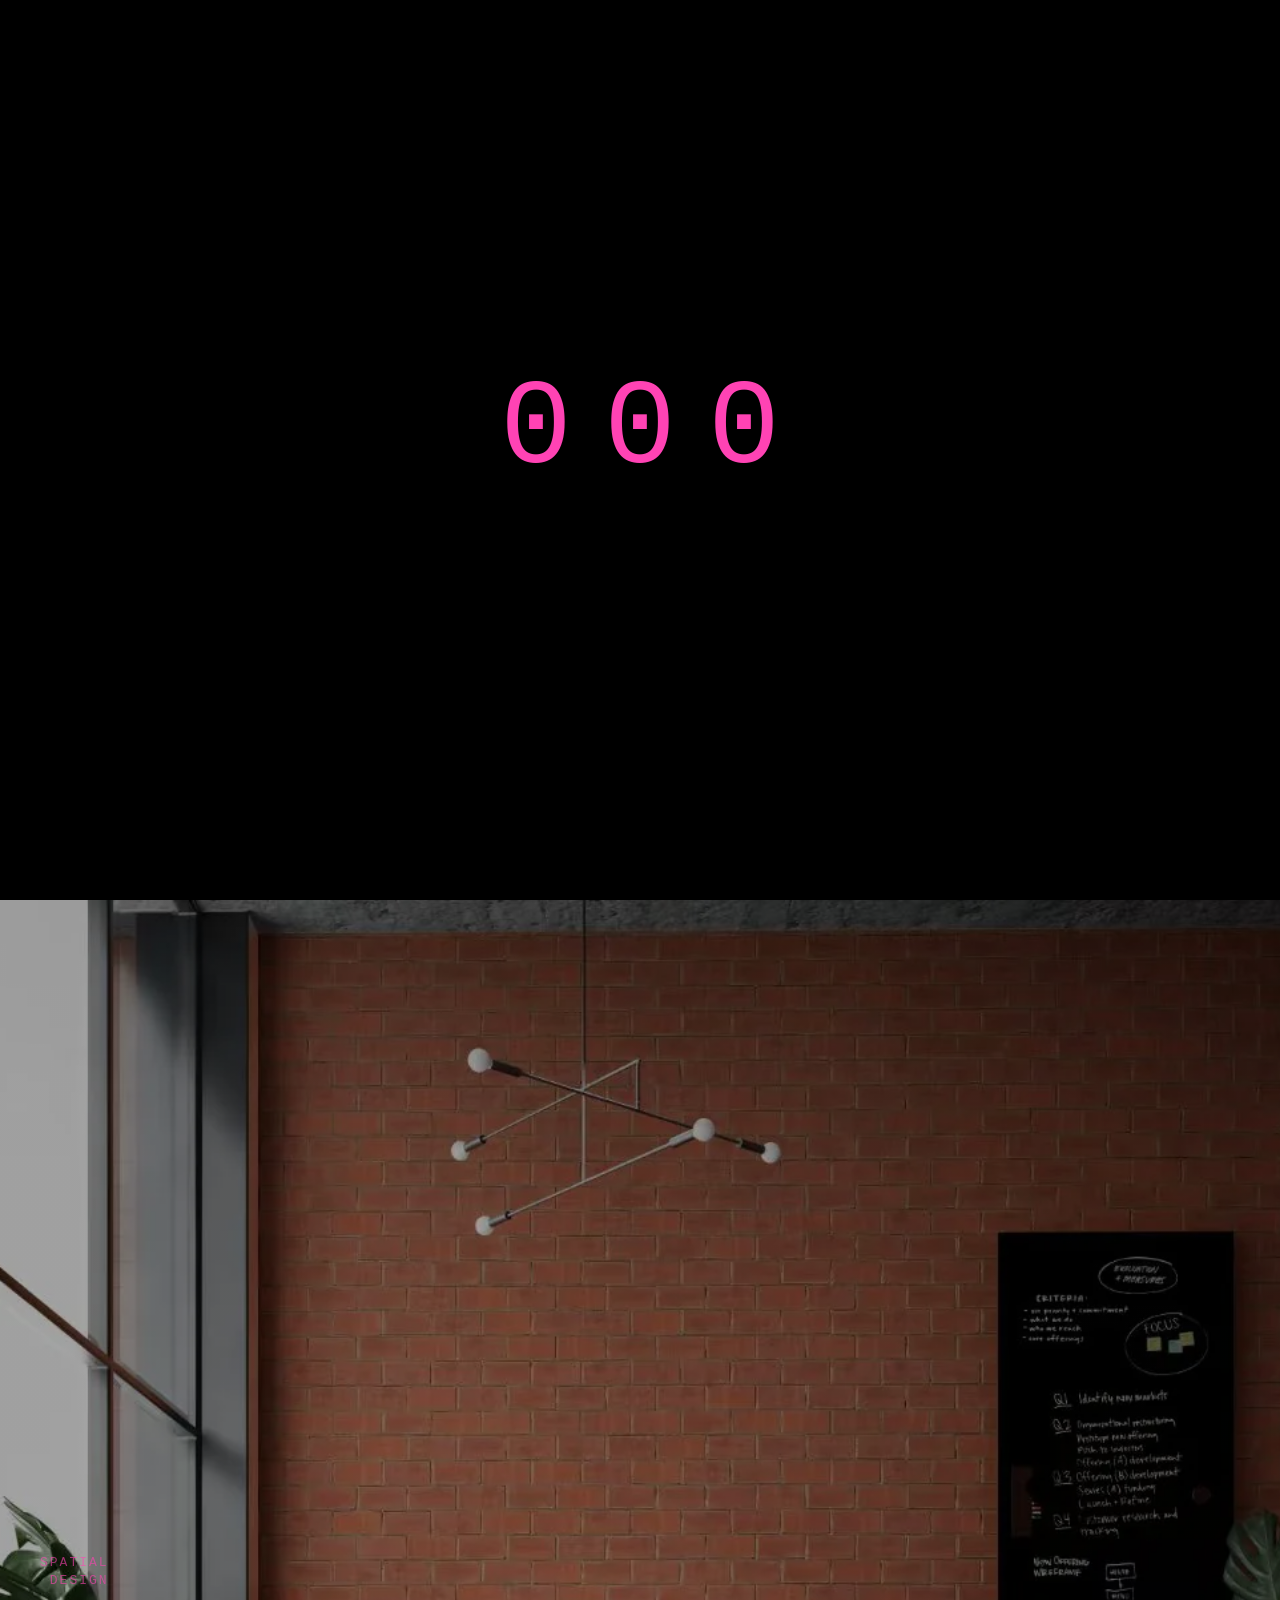
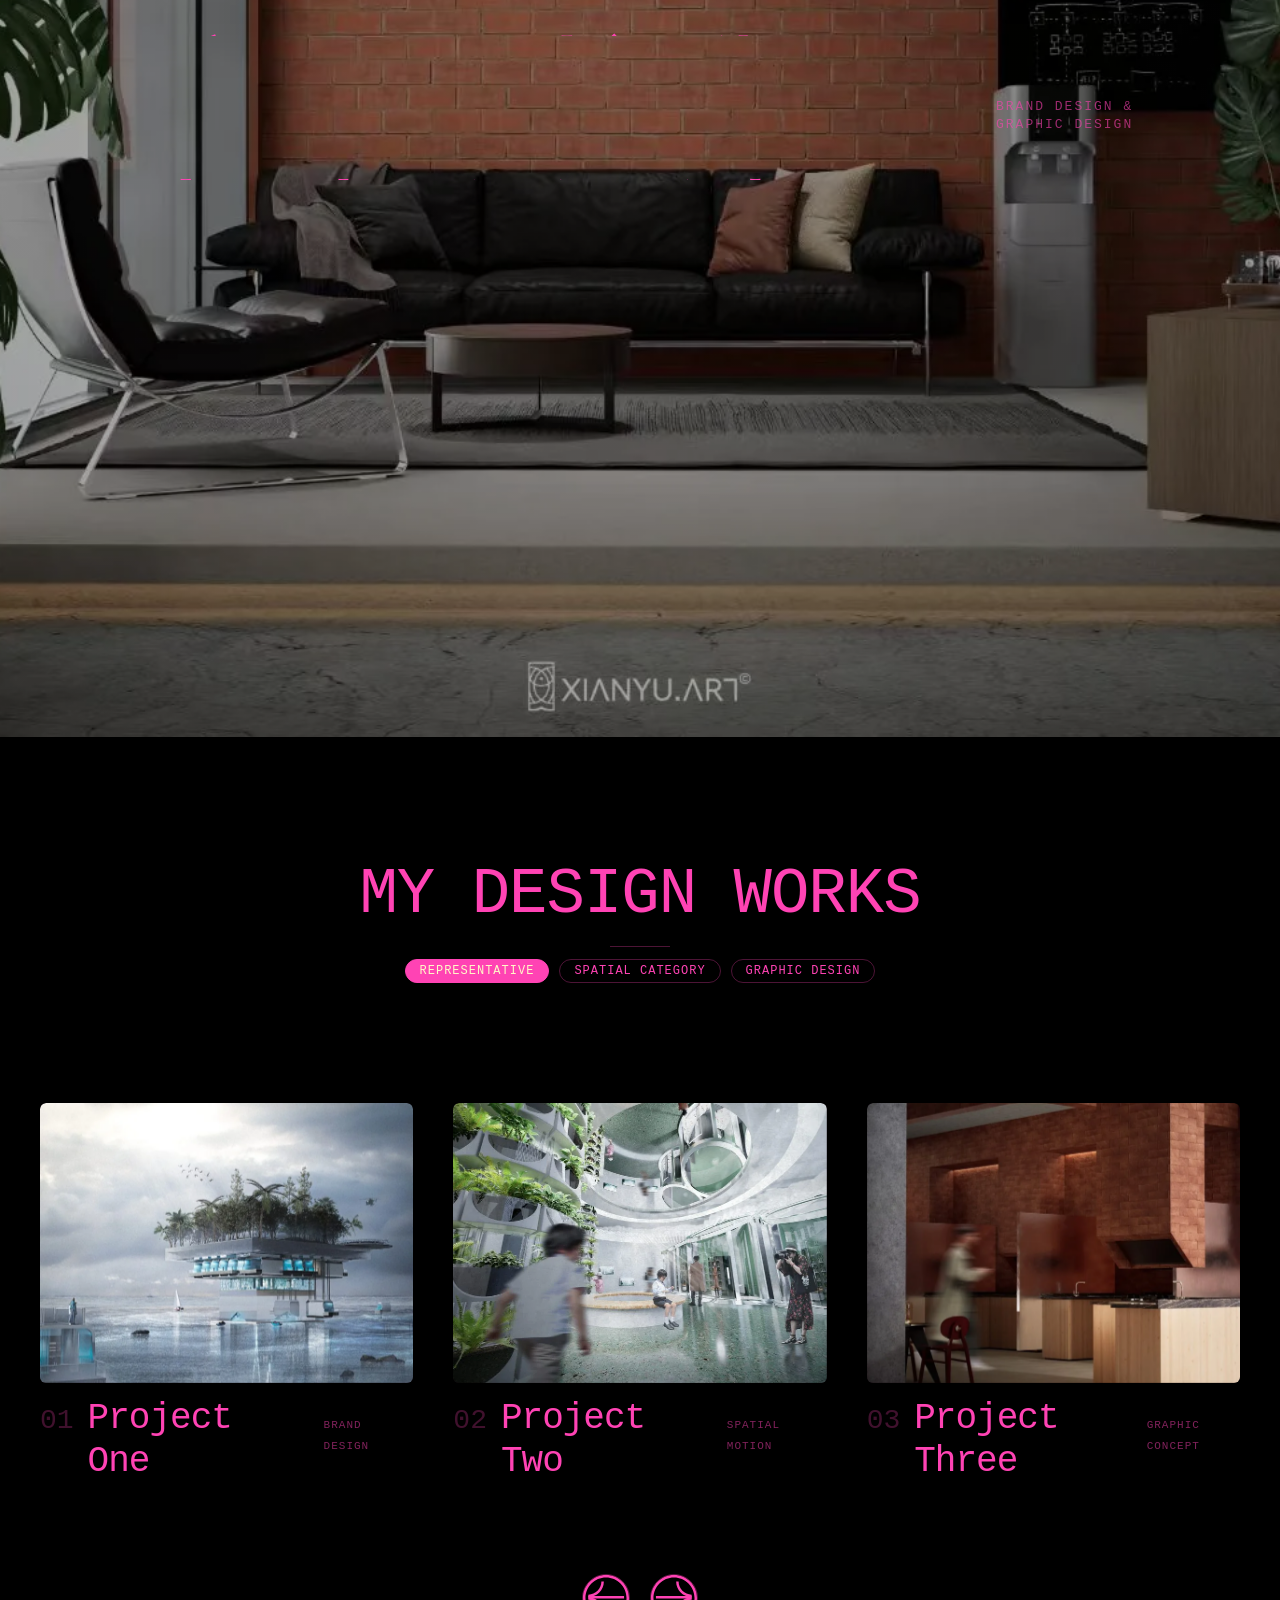
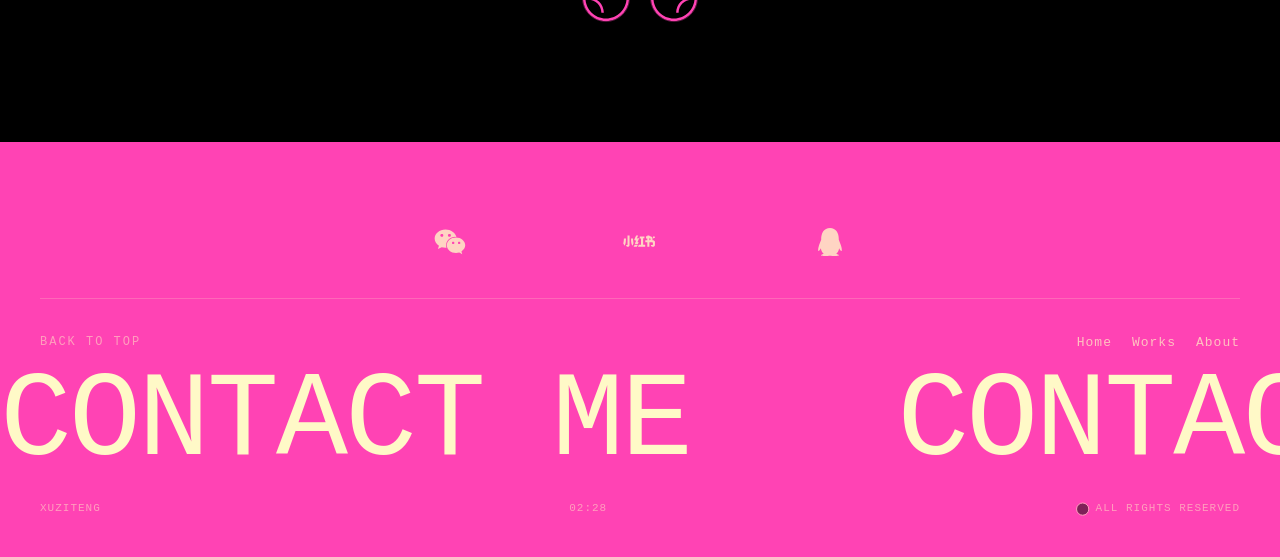
==== commit dc086bdf: "feat: convert all images to WebP format (20.1MB -> 7.4MB, -63%) - Rewrite tools/compress-images.py: " ====
--- a/index.html
+++ b/index.html
@@ -4,7 +4,7 @@
   <meta charset="UTF-8">
   <meta name="viewport" content="width=device-width, initial-scale=1.0">
   <title>XUZITENG - Designer Portfolio</title>
-  <link rel="stylesheet" href="styles.css?v=6">
+  <link rel="stylesheet" href="styles.css?v=7">
 </head>
 <body>
   <!-- GSAP CDN — placed in body so build-fanke.py includes them in code blocks -->
@@ -104,14 +104,14 @@
       <div class="t-box works-wrapper">
         <div class="carousel-viewport" id="works-viewport">
           <div class="carousel-track" id="works-track">
-            <a class="t-card" data-detail="01" onclick="XZT.openDetail('01')"><div class="t-card-inner"><div class="t-card-media-wrapper"><picture class="t-card-featured-image-wrapper"><img class="t-card-featured-image" src="主页图片/01/1.jpg" alt=""></picture></div><div class="t-card-intro"><div class="t-card-number">01</div><h3 class="t-card-title">Project One</h3><div class="t-card-tags"><div class="t-card-term"><div class="t-card-term-name">Brand</div></div><div class="t-card-term"><div class="t-card-term-name">Design</div></div></div></div></div></a>
-            <a class="t-card" data-detail="02" onclick="XZT.openDetail('02')"><div class="t-card-inner"><div class="t-card-media-wrapper"><picture class="t-card-featured-image-wrapper"><img class="t-card-featured-image" src="主页图片/02/1.jpg" alt=""></picture></div><div class="t-card-intro"><div class="t-card-number">02</div><h3 class="t-card-title">Project Two</h3><div class="t-card-tags"><div class="t-card-term"><div class="t-card-term-name">Spatial</div></div><div class="t-card-term"><div class="t-card-term-name">Motion</div></div></div></div></div></a>
-            <a class="t-card" data-detail="03" onclick="XZT.openDetail('03')"><div class="t-card-inner"><div class="t-card-media-wrapper"><picture class="t-card-featured-image-wrapper"><img class="t-card-featured-image" src="主页图片/03/1.jpg" alt=""></picture></div><div class="t-card-intro"><div class="t-card-number">03</div><h3 class="t-card-title">Project Three</h3><div class="t-card-tags"><div class="t-card-term"><div class="t-card-term-name">Graphic</div></div><div class="t-card-term"><div class="t-card-term-name">Concept</div></div></div></div></div></a>
-            <a class="t-card" data-detail="04" onclick="XZT.openDetail('04')"><div class="t-card-inner"><div class="t-card-media-wrapper"><picture class="t-card-featured-image-wrapper"><img class="t-card-featured-image" src="主页图片/04/1.jpg" alt=""></picture></div><div class="t-card-intro"><div class="t-card-number">04</div><h3 class="t-card-title">Project Four</h3><div class="t-card-tags"><div class="t-card-term"><div class="t-card-term-name">Brand</div></div><div class="t-card-term"><div class="t-card-term-name">Motion</div></div></div></div></div></a>
-            <a class="t-card" data-detail="01" onclick="XZT.openDetail('01')"><div class="t-card-inner"><div class="t-card-media-wrapper"><picture class="t-card-featured-image-wrapper"><img class="t-card-featured-image" src="主页图片/01/1.jpg" alt=""></picture></div><div class="t-card-intro"><div class="t-card-number">01</div><h3 class="t-card-title">Project One</h3><div class="t-card-tags"><div class="t-card-term"><div class="t-card-term-name">Brand</div></div><div class="t-card-term"><div class="t-card-term-name">Design</div></div></div></div></div></a>
-            <a class="t-card" data-detail="02" onclick="XZT.openDetail('02')"><div class="t-card-inner"><div class="t-card-media-wrapper"><picture class="t-card-featured-image-wrapper"><img class="t-card-featured-image" src="主页图片/02/1.jpg" alt=""></picture></div><div class="t-card-intro"><div class="t-card-number">02</div><h3 class="t-card-title">Project Two</h3><div class="t-card-tags"><div class="t-card-term"><div class="t-card-term-name">Spatial</div></div><div class="t-card-term"><div class="t-card-term-name">Motion</div></div></div></div></div></a>
-            <a class="t-card" data-detail="03" onclick="XZT.openDetail('03')"><div class="t-card-inner"><div class="t-card-media-wrapper"><picture class="t-card-featured-image-wrapper"><img class="t-card-featured-image" src="主页图片/03/1.jpg" alt=""></picture></div><div class="t-card-intro"><div class="t-card-number">03</div><h3 class="t-card-title">Project Three</h3><div class="t-card-tags"><div class="t-card-term"><div class="t-card-term-name">Graphic</div></div><div class="t-card-term"><div class="t-card-term-name">Concept</div></div></div></div></div></a>
-            <a class="t-card" data-detail="04" onclick="XZT.openDetail('04')"><div class="t-card-inner"><div class="t-card-media-wrapper"><picture class="t-card-featured-image-wrapper"><img class="t-card-featured-image" src="主页图片/04/1.jpg" alt=""></picture></div><div class="t-card-intro"><div class="t-card-number">04</div><h3 class="t-card-title">Project Four</h3><div class="t-card-tags"><div class="t-card-term"><div class="t-card-term-name">Brand</div></div><div class="t-card-term"><div class="t-card-term-name">Motion</div></div></div></div></div></a>
+            <a class="t-card" data-detail="01" onclick="XZT.openDetail('01')"><div class="t-card-inner"><div class="t-card-media-wrapper"><picture class="t-card-featured-image-wrapper"><img class="t-card-featured-image" src="主页图片/01/1.webp" alt=""></picture></div><div class="t-card-intro"><div class="t-card-number">01</div><h3 class="t-card-title">Project One</h3><div class="t-card-tags"><div class="t-card-term"><div class="t-card-term-name">Brand</div></div><div class="t-card-term"><div class="t-card-term-name">Design</div></div></div></div></div></a>
+            <a class="t-card" data-detail="02" onclick="XZT.openDetail('02')"><div class="t-card-inner"><div class="t-card-media-wrapper"><picture class="t-card-featured-image-wrapper"><img class="t-card-featured-image" src="主页图片/02/1.webp" alt=""></picture></div><div class="t-card-intro"><div class="t-card-number">02</div><h3 class="t-card-title">Project Two</h3><div class="t-card-tags"><div class="t-card-term"><div class="t-card-term-name">Spatial</div></div><div class="t-card-term"><div class="t-card-term-name">Motion</div></div></div></div></div></a>
+            <a class="t-card" data-detail="03" onclick="XZT.openDetail('03')"><div class="t-card-inner"><div class="t-card-media-wrapper"><picture class="t-card-featured-image-wrapper"><img class="t-card-featured-image" src="主页图片/03/1.webp" alt=""></picture></div><div class="t-card-intro"><div class="t-card-number">03</div><h3 class="t-card-title">Project Three</h3><div class="t-card-tags"><div class="t-card-term"><div class="t-card-term-name">Graphic</div></div><div class="t-card-term"><div class="t-card-term-name">Concept</div></div></div></div></div></a>
+            <a class="t-card" data-detail="04" onclick="XZT.openDetail('04')"><div class="t-card-inner"><div class="t-card-media-wrapper"><picture class="t-card-featured-image-wrapper"><img class="t-card-featured-image" src="主页图片/04/1.webp" alt=""></picture></div><div class="t-card-intro"><div class="t-card-number">04</div><h3 class="t-card-title">Project Four</h3><div class="t-card-tags"><div class="t-card-term"><div class="t-card-term-name">Brand</div></div><div class="t-card-term"><div class="t-card-term-name">Motion</div></div></div></div></div></a>
+            <a class="t-card" data-detail="01" onclick="XZT.openDetail('01')"><div class="t-card-inner"><div class="t-card-media-wrapper"><picture class="t-card-featured-image-wrapper"><img class="t-card-featured-image" src="主页图片/01/1.webp" alt=""></picture></div><div class="t-card-intro"><div class="t-card-number">01</div><h3 class="t-card-title">Project One</h3><div class="t-card-tags"><div class="t-card-term"><div class="t-card-term-name">Brand</div></div><div class="t-card-term"><div class="t-card-term-name">Design</div></div></div></div></div></a>
+            <a class="t-card" data-detail="02" onclick="XZT.openDetail('02')"><div class="t-card-inner"><div class="t-card-media-wrapper"><picture class="t-card-featured-image-wrapper"><img class="t-card-featured-image" src="主页图片/02/1.webp" alt=""></picture></div><div class="t-card-intro"><div class="t-card-number">02</div><h3 class="t-card-title">Project Two</h3><div class="t-card-tags"><div class="t-card-term"><div class="t-card-term-name">Spatial</div></div><div class="t-card-term"><div class="t-card-term-name">Motion</div></div></div></div></div></a>
+            <a class="t-card" data-detail="03" onclick="XZT.openDetail('03')"><div class="t-card-inner"><div class="t-card-media-wrapper"><picture class="t-card-featured-image-wrapper"><img class="t-card-featured-image" src="主页图片/03/1.webp" alt=""></picture></div><div class="t-card-intro"><div class="t-card-number">03</div><h3 class="t-card-title">Project Three</h3><div class="t-card-tags"><div class="t-card-term"><div class="t-card-term-name">Graphic</div></div><div class="t-card-term"><div class="t-card-term-name">Concept</div></div></div></div></div></a>
+            <a class="t-card" data-detail="04" onclick="XZT.openDetail('04')"><div class="t-card-inner"><div class="t-card-media-wrapper"><picture class="t-card-featured-image-wrapper"><img class="t-card-featured-image" src="主页图片/04/1.webp" alt=""></picture></div><div class="t-card-intro"><div class="t-card-number">04</div><h3 class="t-card-title">Project Four</h3><div class="t-card-tags"><div class="t-card-term"><div class="t-card-term-name">Brand</div></div><div class="t-card-term"><div class="t-card-term-name">Motion</div></div></div></div></div></a>
             <a class="t-card" data-detail="09" onclick="XZT.openDetail('09')"><div class="t-card-inner"><div class="t-card-media-wrapper"><picture class="t-card-featured-image-wrapper"><img class="t-card-featured-image" src="https://placehold.co/600x400/000000/FF43B4?text=09" alt=""></picture></div><div class="t-card-intro"><div class="t-card-number">09</div><h3 class="t-card-title">Project Nine</h3><div class="t-card-tags"><div class="t-card-term"><div class="t-card-term-name">Photo</div></div><div class="t-card-term"><div class="t-card-term-name">Art</div></div></div></div></div></a>
             <a class="t-card" data-detail="10" onclick="XZT.openDetail('10')"><div class="t-card-inner"><div class="t-card-media-wrapper"><picture class="t-card-featured-image-wrapper"><img class="t-card-featured-image" src="https://placehold.co/600x400/FF43B4/000000?text=10" alt=""></picture></div><div class="t-card-intro"><div class="t-card-number">10</div><h3 class="t-card-title">Project Ten</h3><div class="t-card-tags"><div class="t-card-term"><div class="t-card-term-name">Type</div></div><div class="t-card-term"><div class="t-card-term-name">Layout</div></div></div></div></div></a>
             <a class="t-card" data-detail="09" onclick="XZT.openDetail('09')"><div class="t-card-inner"><div class="t-card-media-wrapper"><picture class="t-card-featured-image-wrapper"><img class="t-card-featured-image" src="https://placehold.co/600x400/000000/FF43B4?text=09" alt=""></picture></div><div class="t-card-intro"><div class="t-card-number">09</div><h3 class="t-card-title">Project Nine</h3><div class="t-card-tags"><div class="t-card-term"><div class="t-card-term-name">Photo</div></div><div class="t-card-term"><div class="t-card-term-name">Art</div></div></div></div></div></a>
@@ -533,6 +533,6 @@
       </div>
     </div>
   </footer>
-  <script src="main.js?v=28"></script>
+  <script src="main.js?v=30"></script>
 </body>
 </html>
--- a/styles.css
+++ b/styles.css
@@ -73,7 +73,7 @@
   width: 100%;
   height: 100vh;
   background: var(--color-pink);
-  background-image: url('主页图片/hero-bg.jpg');
+  background-image: url('主页图片/hero-bg.webp');
   background-size: cover;
   background-position: center;
   display: flex;
@@ -500,7 +500,7 @@
   display: flex;
   align-items: flex-end;
   justify-content: flex-start;
-  background: linear-gradient(rgba(0,0,0,0.35), rgba(0,0,0,0.35)), url('主页图片/about-bg-new.jpg') center/cover no-repeat;
+  background: linear-gradient(rgba(0,0,0,0.35), rgba(0,0,0,0.35)), url('主页图片/about-bg-new.webp') center/cover no-repeat;
   background-position: center, 50% 20%;
   color: var(--color-white);
   overflow: hidden;
